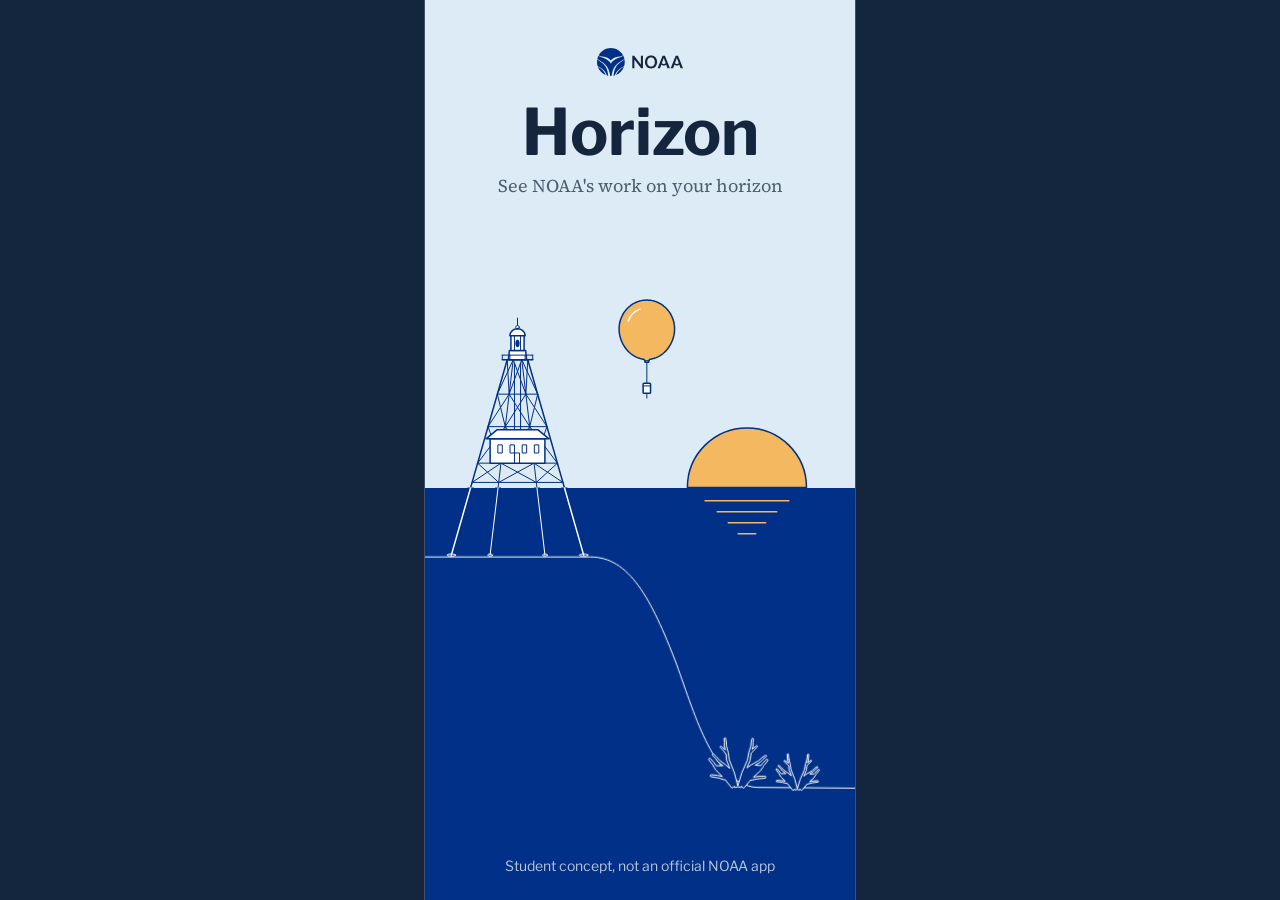
==== horizon/index.html @ 6bd44e97 "App: the start screen says to hold the phone up, today's sun times, quiet waiting lines - Start scre" ====
<!doctype html>
<html lang="en">
<head>
<meta charset="utf-8">
<meta name="color-scheme" content="only light">
<meta name="viewport" content="width=device-width, initial-scale=1, viewport-fit=cover">
<meta name="theme-color" content="#14263D">
<meta name="mobile-web-app-capable" content="yes">
<meta name="apple-mobile-web-app-capable" content="yes">
<meta name="apple-mobile-web-app-status-bar-style" content="black-translucent">
<meta name="apple-mobile-web-app-title" content="Horizon">
<title>Horizon: view</title>
<link rel="manifest" href="manifest.webmanifest">
<link rel="icon" href="icons/favicon.svg" type="image/svg+xml">
<link rel="icon" href="icons/favicon-32.png" type="image/png" sizes="32x32">
<link rel="apple-touch-icon" href="icons/apple-touch-icon.png">
<link rel="stylesheet" href="../css/tokens.css">
<link rel="stylesheet" href="../css/app.css">
<script src="geo.js" defer></script>
<script src="nws.js" defer></script>
<script src="sanctuaries.js" defer></script>
<script src="sun.js" defer></script>
<script src="icons.js" defer></script>
<script src="app.js" defer></script>
</head>
<body class="view-page">
<script>if (location.hash) document.documentElement.classList.add('no-splash');</script>
<div class="screen" id="screen" data-mode="sample" tabindex="0" aria-label="View. Drag, or use the left and right arrow keys, to look around.">
  <img class="feed" id="feed" src="../images/carysfort-lighthouse.jpg" alt="Sample view: a calm sea with Carysfort Lighthouse on the horizon">
  <video class="live" id="live" playsinline muted aria-hidden="true"></video>
  <div class="shade"></div>
  <div class="hline" id="hline"></div>

  <div class="top">
    <div class="where"><svg viewBox="0 0 24 24" fill="none" stroke="currentColor" stroke-width="1.75" stroke-linejoin="round" aria-hidden="true"><path d="M12 21s-6.5-6.2-6.5-11.2a6.5 6.5 0 0 1 13 0C18.5 14.8 12 21 12 21z"/><circle cx="12" cy="9.8" r="2.3"/></svg><div><b class="t-row" id="place-name">Key Largo, Florida</b><span class="t-meta" id="facing">Facing east</span><span class="note t-meta b"><svg viewBox="0 0 16 16" fill="none" stroke="currentColor" stroke-width="1.5" aria-hidden="true"><circle cx="8" cy="8" r="6.3"/><path d="M8 7.2v4M8 4.8v.2" stroke-linecap="round"/></svg><span id="note">Demo location, sample view</span></span></div></div>
    <button class="round" type="button" id="stop" hidden aria-label="Turn off the camera" title="Turn off the camera"><svg viewBox="0 0 24 24" fill="none" stroke="currentColor" stroke-width="1.75" stroke-linecap="round" stroke-linejoin="round" aria-hidden="true"><path d="M3 8.5A1.5 1.5 0 0 1 4.5 7h2.8l1.6-2.2h6.2L16.7 7h2.8A1.5 1.5 0 0 1 21 8.5v9A1.5 1.5 0 0 1 19.5 19h-15A1.5 1.5 0 0 1 3 17.5z"/><circle cx="12" cy="12.8" r="3.4"/><path d="M4 4l16 16"/></svg></button>
    <div class="alert-row" id="alert-row" hidden><button class="alert" type="button" id="alert"><svg viewBox="0 0 24 24" fill="none" stroke="currentColor" stroke-width="2" stroke-linecap="round" stroke-linejoin="round" aria-hidden="true"><path d="M12 4.2l8.6 15.3H3.4z"/><path d="M12 10v4.4M12 16.9v.2"/></svg><span id="alert-label"></span><span class="more" id="alert-more" hidden></span></button></div>
  </div>

  <button class="mk" type="button" data-place="weather" aria-label="Weather for this sky"><span class="pill t-meta">Weather for this sky</span><span class="lead" data-lead="48" style="height: 48px"></span><span class="dot"></span></button>
  <button class="mk" type="button" data-place="carysfort-reef" aria-label="Carysfort Reef"><span class="pill t-meta">Carysfort Reef</span><span class="lead" data-lead="136" style="height: 136px"></span><span class="dot"></span></button>
  <button class="mk" type="button" data-place="florida-keys-sanctuary" aria-label="Florida Keys sanctuary"><span class="pill t-meta">Florida Keys sanctuary</span><span class="lead" data-lead="64" style="height: 64px"></span><span class="dot"></span></button>
  <button class="edge" type="button" id="edge" hidden><svg viewBox="0 0 24 24" fill="none" stroke="currentColor" stroke-width="1.75" stroke-linecap="round" stroke-linejoin="round" aria-hidden="true"><path d="M15 5l-7 7 7 7"/></svg><span id="edge-label">Carysfort Reef</span></button>

  <div class="shade-b"></div>
  <div class="hint">
    <button class="btn" type="button" id="start" hidden><svg viewBox="0 0 24 24" fill="none" stroke="currentColor" stroke-width="1.75" stroke-linejoin="round" aria-hidden="true"><path d="M3 8.5A1.5 1.5 0 0 1 4.5 7h2.8l1.6-2.2h6.2L16.7 7h2.8A1.5 1.5 0 0 1 21 8.5v9A1.5 1.5 0 0 1 19.5 19h-15A1.5 1.5 0 0 1 3 17.5z"/><circle cx="12" cy="12.8" r="3.4"/></svg><span id="start-label">Turn on the camera</span></button>
    <p aria-live="polite"><svg viewBox="0 0 24 24" fill="none" stroke="currentColor" stroke-width="1.75" stroke-linecap="round" stroke-linejoin="round" aria-hidden="true"><path d="M9 11V5.5a1.5 1.5 0 0 1 3 0V10l4.2.8a2 2 0 0 1 1.6 2.3l-.9 4.9a2 2 0 0 1-2 1.6h-4.6a2 2 0 0 1-1.6-.8L5 15.4a1.4 1.4 0 0 1 2-2L9 15"/></svg><span id="hint">Tap a place to see NOAA's work there.</span></p>
  </div>

  <section class="sheet" id="sheet" hidden aria-labelledby="pv-t">
    <div class="grab"></div>
    <button class="close" type="button" id="close" aria-label="Close preview"><svg viewBox="0 0 24 24" fill="none" stroke="currentColor" stroke-width="1.75" stroke-linecap="round" aria-hidden="true"><path d="M6 6l12 12M18 6L6 18"/></svg></button>
    <div id="sheet-body"></div>
  </section>

  <section class="panel" id="nearby" hidden aria-labelledby="nb-t">
    <h1 id="nb-t" class="t-title" tabindex="-1">Nearby</h1>
    <p class="nb-sub t-meta" id="nb-sub">NOAA's work around Key Largo, Florida, the demo location</p>
    <figure class="nb-photo" id="nb-photo" hidden><img alt=""><figcaption class="t-meta"></figcaption></figure>
    <div class="nb-groups" id="nb-list"></div>
    <p class="nb-state t-meta" id="nb-state" role="status" hidden></p>
    <button class="btn secondary nb-retry" type="button" id="nb-retry" hidden>Try again</button>
    <p class="nb-source t-meta">Live from the National Weather Service and NOAA's tide stations. Sunrise and sunset use NOAA's Solar Calculator.</p>
  </section>

  <section class="panel" id="saved" hidden aria-labelledby="sv-t">
    <h1 id="sv-t" class="t-title" tabindex="-1">Saved</h1>
    <p class="nb-sub t-meta">Places you saved on this phone</p>
    <ul class="nb-rows" id="sv-list"></ul>
    <p class="sv-empty t-body" id="sv-empty" hidden>Nothing saved yet. Open a place and tap Save to keep it here.</p>
  </section>

  <nav class="tabs" aria-label="Horizon">
    <a href="index.html" id="tab-view" aria-current="page"><svg viewBox="0 0 24 24" fill="none" stroke="currentColor" stroke-width="1.75" stroke-linejoin="round" aria-hidden="true"><path d="M3 8.5A1.5 1.5 0 0 1 4.5 7h2.8l1.6-2.2h6.2L16.7 7h2.8A1.5 1.5 0 0 1 21 8.5v9A1.5 1.5 0 0 1 19.5 19h-15A1.5 1.5 0 0 1 3 17.5z"/><circle cx="12" cy="12.8" r="3.4"/></svg>View</a>
    <a href="#nearby" id="tab-nearby"><svg viewBox="0 0 24 24" fill="none" stroke="currentColor" stroke-width="1.75" stroke-linecap="round" aria-hidden="true"><path d="M9 6h11M9 12h11M9 18h11"/><circle cx="4.5" cy="6" r="1" fill="currentColor"/><circle cx="4.5" cy="12" r="1" fill="currentColor"/><circle cx="4.5" cy="18" r="1" fill="currentColor"/></svg>Nearby</a>
    <a href="#saved" id="tab-saved"><svg viewBox="0 0 24 24" fill="none" stroke="currentColor" stroke-width="1.75" stroke-linejoin="round" aria-hidden="true"><path d="M6.5 4h11v16l-5.5-4-5.5 4z"/></svg>Saved</a>
  </nav>
  <!-- The start screen: what Horizon is, then how it works, before anything turns on -->
  <section class="start" id="intro" hidden aria-labelledby="in-t">
    <div class="st-scene" aria-hidden="true"><div class="st-frame">
      <svg class="st-art" viewBox="470 -40 870 759" preserveAspectRatio="xMidYMax slice" aria-hidden="true" focusable="false"><defs><clipPath id="st-up"><rect x="-2400" y="-400" width="4400" height="820"/></clipPath><clipPath id="st-dn"><rect x="-2400" y="420" width="4400" height="880"/></clipPath></defs><rect x="-2400" y="-400" width="4400" height="820" fill="#DCEBF5"/><rect x="-2400" y="420" width="4400" height="880" fill="#003087"/><circle cx="1275" cy="95" r="32" fill="#F4B860" stroke="#003087" stroke-width="1.5" vector-effect="non-scaling-stroke"/><path d="M-200 556 L760 556 C820 556 880 600 960 640 C1020 672 1060 700 1120 703 L1500 703" fill="none" stroke="#FFFFFF" stroke-width="1.0" stroke-linecap="round" vector-effect="non-scaling-stroke"/><g transform="translate(116.5 61)"><path d="M821.5 495.9 L820.3 487.9 L819.6 487 L818.5 486.9 L817.4 488.3 L817.9 494.9 L817.6 501.3 L819.5 509 L812.3 502.4 L810.5 502.6 L810.1 504.1 L815.9 510.3 L820.6 516.4 L820.8 516.2 L821.8 527.2 L827.7 542.7 L819.4 535.4 L809.4 528 L803.2 520.9 L798.4 516.6 L797 516.2 L796.1 516.9 L796.1 518.4 L801.7 524.3 L806.3 530.5 L815.6 537.7 L803.2 537.9 L798.8 531.7 L792.6 524.6 L791.8 524.1 L790.4 524.3 L789.5 525.5 L789.7 526.9 L796.5 535.8 L802 545.2 L814.2 557.2 L805.2 555.2 L794 554 L793.1 554.2 L792.2 555.3 L792.7 557.1 L793.7 557.7 L806.7 559.9 L819.3 563.6 L819.5 562.9 L831.5 578.5 L836.1 574.8 L836.6 577.3 L842.5 575.9 L847.9 577.4 L848.5 574.8 L853 578.6 L865.6 563.5 L865.7 564.2 L878.5 561.5 L891.6 560.4 L892.9 559.9 L893.3 558 L892.5 556.9 L891.5 556.7 L880.4 557 L870.7 558.3 L883.7 546.5 L887.2 541 L888.3 540.3 L888.4 539.1 L889.6 537.4 L896.8 528.6 L896.8 526.7 L895.7 525.9 L893.9 526.4 L887.5 533.1 L884 537.6 L873.8 536.8 L882.5 531.7 L887.8 526.1 L894 521.2 L894.5 520.1 L893.7 518.8 L892.1 518.9 L885.6 523.5 L879.7 528.8 L866.4 536.3 L858.8 541.7 L864.7 527.9 L866.5 514.7 L866.8 514.9 L871.8 509.2 L878.1 503.2 L877.7 501.8 L875.9 501.6 L868.3 507.7 L869.9 502.2 L869.9 495.8 L870.7 489.2 L870.2 488.2 L868.8 487.8 L867.9 488.5 L867.5 489.7 L866.4 495.5 L865.9 502.1 L862.1 514.2 L859.8 527.2 L849.5 550.7 L842.3 574.3 L836.1 550.5 L826.7 526.6 L824.9 513.6 L821.6 501.3 L821.5 495.9Z" fill="#003087"/><path d="M821.5 495.9 L820.3 487.9 L819.6 487 L818.5 486.9 L817.4 488.3 L817.9 494.9 L817.6 501.3 L819.5 509 L812.3 502.4 L810.5 502.6 L810.1 504.1 L815.9 510.3 L820.6 516.4 L820.8 516.2 L821.8 527.2 L827.7 542.7 L819.4 535.4 L809.4 528 L803.2 520.9 L798.4 516.6 L797 516.2 L796.1 516.9 L796.1 518.4 L801.7 524.3 L806.3 530.5 L815.6 537.7 L803.2 537.9 L798.8 531.7 L792.6 524.6 L791.8 524.1 L790.4 524.3 L789.5 525.5 L789.7 526.9 L796.5 535.8 L802 545.2 L814.2 557.2 L805.2 555.2 L794 554 L793.1 554.2 L792.2 555.3 L792.7 557.1 L793.7 557.7 L806.7 559.9 L819.3 563.6 L819.5 562.9 L831.5 578.5 L836.1 574.8 L836.6 577.3 L842.5 575.9 L847.9 577.4 L848.5 574.8 L853 578.6 L865.6 563.5 L865.7 564.2 L878.5 561.5 L891.6 560.4 L892.9 559.9 L893.3 558 L892.5 556.9 L891.5 556.7 L880.4 557 L870.7 558.3 L883.7 546.5 L887.2 541 L888.3 540.3 L888.4 539.1 L889.6 537.4 L896.8 528.6 L896.8 526.7 L895.7 525.9 L893.9 526.4 L887.5 533.1 L884 537.6 L873.8 536.8 L882.5 531.7 L887.8 526.1 L894 521.2 L894.5 520.1 L893.7 518.8 L892.1 518.9 L885.6 523.5 L879.7 528.8 L866.4 536.3 L858.8 541.7 L864.7 527.9 L866.5 514.7 L866.8 514.9 L871.8 509.2 L878.1 503.2 L877.7 501.8 L875.9 501.6 L868.3 507.7 L869.9 502.2 L869.9 495.8 L870.7 489.2 L870.2 488.2 L868.8 487.8 L867.9 488.5 L867.5 489.7 L866.4 495.5 L865.9 502.1 L862.1 514.2 L859.8 527.2 L849.5 550.7 L842.3 574.3 L836.1 550.5 L826.7 526.6 L824.9 513.6 L821.6 501.3 L821.5 495.9Z" fill="none" stroke="#FFFFFF" stroke-width="1.0" stroke-linecap="round" stroke-linejoin="round" vector-effect="non-scaling-stroke"/></g><g clip-path="url(#st-up)"><path d="M619.7 168 L509.5 553.3" fill="none" stroke="#003087" stroke-width="1.5" stroke-linecap="round" stroke-linejoin="round" vector-effect="non-scaling-stroke"/><path d="M517.9 553.3C517.9 553.4 517.8 553.7 517.6 553.9C517.4 554.1 517.1 554.3 516.7 554.5C516.3 554.6 515.8 554.8 515.2 554.9C514.7 555.1 514 555.2 513.4 555.3C512.7 555.4 511.9 555.4 511.2 555.5C510.4 555.5 509.6 555.5 508.9 555.5C508.1 555.5 507.3 555.5 506.6 555.4C505.9 555.3 505.2 555.2 504.6 555.1C504 555 503.4 554.9 502.9 554.7C502.4 554.6 502 554.4 501.7 554.2C501.4 554 501.2 553.8 501.1 553.6C501 553.4 501 553.2 501.1 553C501.2 552.8 501.4 552.6 501.7 552.5C502 552.3 502.4 552.1 502.9 551.9C503.4 551.8 504 551.7 504.6 551.5C505.2 551.4 505.9 551.3 506.6 551.3C507.3 551.2 508.1 551.2 508.9 551.1C509.6 551.1 510.4 551.1 511.2 551.2C511.9 551.2 512.7 551.3 513.4 551.4C514 551.5 514.7 551.6 515.2 551.7C515.8 551.9 516.3 552 516.7 552.2C517.1 552.4 517.4 552.5 517.6 552.7C517.8 552.9 517.9 553.2 517.9 553.3C518 553.4 518 553.2 517.9 553.3Z" fill="none" stroke="#003087" stroke-width="1.0" stroke-linecap="round" stroke-linejoin="round" vector-effect="non-scaling-stroke"/><path d="M631.6 168 L585.9 553.3" fill="none" stroke="#003087" stroke-width="1.0" stroke-linecap="round" stroke-linejoin="round" vector-effect="non-scaling-stroke"/><path d="M590.6 553.3C590.5 553.4 590.5 553.7 590.4 553.9C590.3 554.1 590.1 554.3 589.9 554.5C589.7 554.6 589.4 554.8 589.1 554.9C588.8 555.1 588.4 555.2 588 555.3C587.7 555.4 587.3 555.4 586.8 555.5C586.4 555.5 586 555.5 585.6 555.5C585.2 555.5 584.7 555.5 584.3 555.4C583.9 555.3 583.5 555.2 583.2 555.1C582.9 555 582.5 554.9 582.3 554.7C582 554.6 581.8 554.4 581.6 554.2C581.4 554 581.3 553.8 581.3 553.6C581.2 553.4 581.2 553.2 581.3 553C581.3 552.8 581.4 552.6 581.6 552.5C581.8 552.3 582 552.1 582.3 551.9C582.5 551.8 582.9 551.7 583.2 551.5C583.5 551.4 583.9 551.3 584.3 551.3C584.7 551.2 585.2 551.2 585.6 551.1C586 551.1 586.4 551.1 586.8 551.2C587.3 551.2 587.7 551.3 588 551.4C588.4 551.5 588.8 551.6 589.1 551.7C589.4 551.9 589.7 552 589.9 552.2C590.1 552.4 590.3 552.5 590.4 552.7C590.5 552.9 590.5 553.2 590.6 553.3C590.6 553.4 590.6 553.2 590.6 553.3Z" fill="none" stroke="#003087" stroke-width="1.0" stroke-linecap="round" stroke-linejoin="round" vector-effect="non-scaling-stroke"/><path d="M660.3 168 L770.5 553.3" fill="none" stroke="#003087" stroke-width="1.5" stroke-linecap="round" stroke-linejoin="round" vector-effect="non-scaling-stroke"/><path d="M779 553.3C778.9 553.4 778.9 553.7 778.7 553.9C778.5 554.1 778.2 554.3 777.8 554.5C777.4 554.6 776.9 554.8 776.3 554.9C775.8 555.1 775.1 555.2 774.4 555.3C773.8 555.4 773 555.4 772.3 555.5C771.5 555.5 770.7 555.5 770 555.5C769.2 555.5 768.4 555.5 767.7 555.4C767 555.3 766.3 555.2 765.7 555.1C765 555 764.4 554.9 764 554.7C763.5 554.6 763.1 554.4 762.8 554.2C762.5 554 762.2 553.8 762.1 553.6C762 553.4 762 553.2 762.1 553C762.2 552.8 762.5 552.6 762.8 552.5C763.1 552.3 763.5 552.1 764 551.9C764.4 551.8 765 551.7 765.7 551.5C766.3 551.4 767 551.3 767.7 551.3C768.4 551.2 769.2 551.2 770 551.1C770.7 551.1 771.5 551.1 772.3 551.2C773 551.2 773.8 551.3 774.4 551.4C775.1 551.5 775.8 551.6 776.3 551.7C776.9 551.9 777.4 552 777.8 552.2C778.2 552.4 778.5 552.5 778.7 552.7C778.9 552.9 778.9 553.2 779 553.3C779.1 553.4 779.1 553.2 779 553.3Z" fill="none" stroke="#003087" stroke-width="1.0" stroke-linecap="round" stroke-linejoin="round" vector-effect="non-scaling-stroke"/><path d="M648.4 168 L694.1 553.3" fill="none" stroke="#003087" stroke-width="1.0" stroke-linecap="round" stroke-linejoin="round" vector-effect="non-scaling-stroke"/><path d="M698.8 553.3C698.8 553.4 698.7 553.7 698.6 553.9C698.5 554.1 698.3 554.3 698.1 554.5C697.9 554.6 697.6 554.8 697.3 554.9C697 555.1 696.6 555.2 696.3 555.3C695.9 555.4 695.5 555.4 695.1 555.5C694.6 555.5 694.2 555.5 693.8 555.5C693.4 555.5 692.9 555.5 692.5 555.4C692.1 555.3 691.8 555.2 691.4 555.1C691.1 555 690.7 554.9 690.5 554.7C690.2 554.6 690 554.4 689.8 554.2C689.6 554 689.5 553.8 689.5 553.6C689.4 553.4 689.4 553.2 689.5 553C689.5 552.8 689.6 552.6 689.8 552.5C690 552.3 690.2 552.1 690.5 551.9C690.7 551.8 691.1 551.7 691.4 551.5C691.8 551.4 692.1 551.3 692.5 551.3C692.9 551.2 693.4 551.2 693.8 551.1C694.2 551.1 694.6 551.1 695.1 551.2C695.5 551.2 695.9 551.3 696.3 551.4C696.6 551.5 697 551.6 697.3 551.7C697.6 551.9 697.9 552 698.1 552.2C698.3 552.4 698.5 552.5 698.6 552.7C698.7 552.9 698.8 553.2 698.8 553.3C698.8 553.4 698.8 553.2 698.8 553.3Z" fill="none" stroke="#003087" stroke-width="1.0" stroke-linecap="round" stroke-linejoin="round" vector-effect="non-scaling-stroke"/><path d="M619.7 168 L660.3 168" fill="none" stroke="#003087" stroke-width="1.0" stroke-linecap="round" stroke-linejoin="round" vector-effect="non-scaling-stroke"/><path d="M600.2 236 L679.8 236" fill="none" stroke="#003087" stroke-width="1.0" stroke-linecap="round" stroke-linejoin="round" vector-effect="non-scaling-stroke"/><path d="M581.9 300 L698.1 300" fill="none" stroke="#003087" stroke-width="1.0" stroke-linecap="round" stroke-linejoin="round" vector-effect="non-scaling-stroke"/><path d="M561.3 372 L718.7 372" fill="none" stroke="#003087" stroke-width="1.0" stroke-linecap="round" stroke-linejoin="round" vector-effect="non-scaling-stroke"/><path d="M550.5 410 L729.5 410" fill="none" stroke="#003087" stroke-width="1.0" stroke-linecap="round" stroke-linejoin="round" vector-effect="non-scaling-stroke"/><path d="M619.7 168 L623.5 236M631.6 168 L600.2 236" fill="none" stroke="#003087" stroke-width="1.0" stroke-linecap="round" stroke-linejoin="round" vector-effect="non-scaling-stroke"/><path d="M631.6 168 L656.5 236M648.4 168 L623.5 236" fill="none" stroke="#003087" stroke-width="1.0" stroke-linecap="round" stroke-linejoin="round" vector-effect="non-scaling-stroke"/><path d="M648.4 168 L679.8 236M660.3 168 L656.5 236" fill="none" stroke="#003087" stroke-width="1.0" stroke-linecap="round" stroke-linejoin="round" vector-effect="non-scaling-stroke"/><path d="M600.2 236 L615.9 300M623.5 236 L581.9 300" fill="none" stroke="#003087" stroke-width="1.0" stroke-linecap="round" stroke-linejoin="round" vector-effect="non-scaling-stroke"/><path d="M623.5 236 L664.1 300M656.5 236 L615.9 300" fill="none" stroke="#003087" stroke-width="1.0" stroke-linecap="round" stroke-linejoin="round" vector-effect="non-scaling-stroke"/><path d="M656.5 236 L698.1 300M679.8 236 L664.1 300" fill="none" stroke="#003087" stroke-width="1.0" stroke-linecap="round" stroke-linejoin="round" vector-effect="non-scaling-stroke"/><path d="M581.9 300 L607.4 372M615.9 300 L561.3 372" fill="none" stroke="#003087" stroke-width="1.0" stroke-linecap="round" stroke-linejoin="round" vector-effect="non-scaling-stroke"/><path d="M615.9 300 L672.6 372M664.1 300 L607.4 372" fill="none" stroke="#003087" stroke-width="1.0" stroke-linecap="round" stroke-linejoin="round" vector-effect="non-scaling-stroke"/><path d="M664.1 300 L718.7 372M698.1 300 L672.6 372" fill="none" stroke="#003087" stroke-width="1.0" stroke-linecap="round" stroke-linejoin="round" vector-effect="non-scaling-stroke"/><path d="M561.3 372 L602.9 410M607.4 372 L550.5 410" fill="none" stroke="#003087" stroke-width="1.0" stroke-linecap="round" stroke-linejoin="round" vector-effect="non-scaling-stroke"/><path d="M607.4 372 L677.1 410M672.6 372 L602.9 410" fill="none" stroke="#003087" stroke-width="1.0" stroke-linecap="round" stroke-linejoin="round" vector-effect="non-scaling-stroke"/><path d="M672.6 372 L729.5 410M718.7 372 L677.1 410" fill="none" stroke="#003087" stroke-width="1.0" stroke-linecap="round" stroke-linejoin="round" vector-effect="non-scaling-stroke"/><path d="M634 176 L634 306M646 176 L646 306" fill="none" stroke="#003087" stroke-width="1.0" stroke-linecap="round" stroke-linejoin="round" vector-effect="non-scaling-stroke"/><path d="M586 324 L694 324 L694 372 L586 372Z" fill="#FFFFFF"/><path d="M586 324 L694 324 L694 372 L586 372Z" fill="none" stroke="#003087" stroke-width="1.5" stroke-linecap="round" stroke-linejoin="round" vector-effect="non-scaling-stroke"/><path d="M578 324 L600 306 L680 306 L702 324Z" fill="#FFFFFF"/><path d="M578 324 L600 306 L680 306 L702 324Z" fill="none" stroke="#003087" stroke-width="1.5" stroke-linecap="round" stroke-linejoin="round" vector-effect="non-scaling-stroke"/><path d="M602 336 L610 336 L610 352 L602 352Z" fill="none" stroke="#003087" stroke-width="1.0" stroke-linecap="round" stroke-linejoin="round" vector-effect="non-scaling-stroke"/><path d="M626 336 L634 336 L634 352 L626 352Z" fill="none" stroke="#003087" stroke-width="1.0" stroke-linecap="round" stroke-linejoin="round" vector-effect="non-scaling-stroke"/><path d="M650 336 L658 336 L658 352 L650 352Z" fill="none" stroke="#003087" stroke-width="1.0" stroke-linecap="round" stroke-linejoin="round" vector-effect="non-scaling-stroke"/><path d="M674 336 L682 336 L682 352 L674 352Z" fill="none" stroke="#003087" stroke-width="1.0" stroke-linecap="round" stroke-linejoin="round" vector-effect="non-scaling-stroke"/><path d="M634 372 L634 352 L644 352 L644 372" fill="none" stroke="#003087" stroke-width="1.0" stroke-linecap="round" stroke-linejoin="round" vector-effect="non-scaling-stroke"/><path d="M624 150 L656 150 L658 168 L622 168Z" fill="#FFFFFF"/><path d="M624 150 L656 150 L658 168 L622 168Z" fill="none" stroke="#003087" stroke-width="1.5" stroke-linecap="round" stroke-linejoin="round" vector-effect="non-scaling-stroke"/><path d="M610 168 L670 168" fill="none" stroke="#003087" stroke-width="1.5" stroke-linecap="round" stroke-linejoin="round" vector-effect="non-scaling-stroke"/><path d="M610 159 L670 159M610 159 L610 168M625 159 L625 168M655 159 L655 168M670 159 L670 168" fill="none" stroke="#003087" stroke-width="1.0" stroke-linecap="round" stroke-linejoin="round" vector-effect="non-scaling-stroke"/><path d="M627 120 L653 120 L653 150 L627 150Z" fill="#FFFFFF"/><path d="M627 120 L653 120 L653 150 L627 150Z" fill="none" stroke="#003087" stroke-width="1.5" stroke-linecap="round" stroke-linejoin="round" vector-effect="non-scaling-stroke"/><path d="M634 121 L634 149M646 121 L646 149" fill="none" stroke="#003087" stroke-width="1.0" stroke-linecap="round" stroke-linejoin="round" vector-effect="non-scaling-stroke"/><path d="M644.2 136C644.2 136.3 644.1 137.4 644 138C643.9 138.7 643.8 139.3 643.6 139.9C643.4 140.5 643.1 141 642.9 141.5C642.6 141.9 642.3 142.3 641.9 142.7C641.6 143 641.2 143.2 640.9 143.3C640.5 143.5 640.1 143.5 639.7 143.5C639.3 143.4 638.9 143.3 638.6 143.1C638.2 142.8 637.9 142.5 637.6 142.1C637.3 141.7 637 141.3 636.7 140.7C636.5 140.2 636.3 139.6 636.1 139C636 138.4 635.9 137.7 635.8 137C635.8 136.4 635.8 135.6 635.8 135C635.9 134.3 636 133.6 636.1 133C636.3 132.4 636.5 131.8 636.7 131.3C637 130.7 637.3 130.3 637.6 129.9C637.9 129.5 638.2 129.2 638.6 128.9C638.9 128.7 639.3 128.6 639.7 128.5C640.1 128.5 640.5 128.5 640.9 128.7C641.2 128.8 641.6 129 641.9 129.3C642.3 129.7 642.6 130.1 642.9 130.5C643.1 131 643.4 131.5 643.6 132.1C643.8 132.7 643.9 133.3 644 134C644.1 134.6 644.2 135.7 644.2 136C644.2 136.3 644.2 135.7 644.2 136Z" fill="#003087"/><path d="M625 121 L625.1 119.1 L625.6 117.2 L626.2 115.4 L627.2 113.7 L628.4 112.2 L629.8 110.8 L631.3 109.6 L633.1 108.6 L635 107.8 L636.9 107.3 L639 107 L641 107 L643.1 107.3 L645 107.8 L646.9 108.6 L648.7 109.6 L650.2 110.8 L651.6 112.2 L652.8 113.7 L653.8 115.4 L654.4 117.2 L654.9 119.1 L655 121 L655 121 L625 121Z" fill="#FFFFFF"/><path d="M625 121 L625.1 119.1 L625.6 117.2 L626.2 115.4 L627.2 113.7 L628.4 112.2 L629.8 110.8 L631.3 109.6 L633.1 108.6 L635 107.8 L636.9 107.3 L639 107 L641 107 L643.1 107.3 L645 107.8 L646.9 108.6 L648.7 109.6 L650.2 110.8 L651.6 112.2 L652.8 113.7 L653.8 115.4 L654.4 117.2 L654.9 119.1 L655 121 L655 121 L625 121Z" fill="none" stroke="#003087" stroke-width="1.5" stroke-linecap="round" stroke-linejoin="round" vector-effect="non-scaling-stroke"/><path d="M643.5 104C643.4 104.2 643.4 105 643.2 105.4C643 105.9 642.7 106.3 642.3 106.6C642 106.9 641.5 107.2 641.1 107.3C640.6 107.5 640.1 107.5 639.6 107.5C639.2 107.4 638.7 107.3 638.2 107C637.8 106.8 637.4 106.4 637.2 106.1C636.9 105.7 636.7 105.2 636.6 104.7C636.5 104.3 636.5 103.7 636.6 103.3C636.7 102.8 636.9 102.3 637.2 101.9C637.4 101.6 637.8 101.2 638.2 101C638.7 100.7 639.2 100.6 639.6 100.5C640.1 100.5 640.6 100.5 641.1 100.7C641.5 100.8 642 101.1 642.3 101.4C642.7 101.7 643 102.1 643.2 102.6C643.4 103 643.4 103.8 643.5 104C643.6 104.2 643.6 103.8 643.5 104ZM640 100 L640 86" fill="none" stroke="#003087" stroke-width="1.0" stroke-linecap="round" stroke-linejoin="round" vector-effect="non-scaling-stroke"/></g><g clip-path="url(#st-dn)"><path d="M619.7 168 L511.7 545.6" fill="none" stroke="#003087" stroke-width="6" stroke-linecap="butt" stroke-linejoin="round" vector-effect="non-scaling-stroke"/><path d="M619.7 168 L509.5 553.3" fill="none" stroke="#FFFFFF" stroke-width="1.5" stroke-linecap="round" stroke-linejoin="round" vector-effect="non-scaling-stroke"/><path d="M517.9 553.3C517.9 553.4 517.8 553.7 517.6 553.9C517.4 554.1 517.1 554.3 516.7 554.5C516.3 554.6 515.8 554.8 515.2 554.9C514.7 555.1 514 555.2 513.4 555.3C512.7 555.4 511.9 555.4 511.2 555.5C510.4 555.5 509.6 555.5 508.9 555.5C508.1 555.5 507.3 555.5 506.6 555.4C505.9 555.3 505.2 555.2 504.6 555.1C504 555 503.4 554.9 502.9 554.7C502.4 554.6 502 554.4 501.7 554.2C501.4 554 501.2 553.8 501.1 553.6C501 553.4 501 553.2 501.1 553C501.2 552.8 501.4 552.6 501.7 552.5C502 552.3 502.4 552.1 502.9 551.9C503.4 551.8 504 551.7 504.6 551.5C505.2 551.4 505.9 551.3 506.6 551.3C507.3 551.2 508.1 551.2 508.9 551.1C509.6 551.1 510.4 551.1 511.2 551.2C511.9 551.2 512.7 551.3 513.4 551.4C514 551.5 514.7 551.6 515.2 551.7C515.8 551.9 516.3 552 516.7 552.2C517.1 552.4 517.4 552.5 517.6 552.7C517.8 552.9 517.9 553.2 517.9 553.3C518 553.4 518 553.2 517.9 553.3Z" fill="none" stroke="#FFFFFF" stroke-width="1.0" stroke-linecap="round" stroke-linejoin="round" vector-effect="non-scaling-stroke"/><path d="M631.6 168 L586.8 545.4" fill="none" stroke="#003087" stroke-width="6" stroke-linecap="butt" stroke-linejoin="round" vector-effect="non-scaling-stroke"/><path d="M631.6 168 L585.9 553.3" fill="none" stroke="#FFFFFF" stroke-width="1.0" stroke-linecap="round" stroke-linejoin="round" vector-effect="non-scaling-stroke"/><path d="M590.6 553.3C590.5 553.4 590.5 553.7 590.4 553.9C590.3 554.1 590.1 554.3 589.9 554.5C589.7 554.6 589.4 554.8 589.1 554.9C588.8 555.1 588.4 555.2 588 555.3C587.7 555.4 587.3 555.4 586.8 555.5C586.4 555.5 586 555.5 585.6 555.5C585.2 555.5 584.7 555.5 584.3 555.4C583.9 555.3 583.5 555.2 583.2 555.1C582.9 555 582.5 554.9 582.3 554.7C582 554.6 581.8 554.4 581.6 554.2C581.4 554 581.3 553.8 581.3 553.6C581.2 553.4 581.2 553.2 581.3 553C581.3 552.8 581.4 552.6 581.6 552.5C581.8 552.3 582 552.1 582.3 551.9C582.5 551.8 582.9 551.7 583.2 551.5C583.5 551.4 583.9 551.3 584.3 551.3C584.7 551.2 585.2 551.2 585.6 551.1C586 551.1 586.4 551.1 586.8 551.2C587.3 551.2 587.7 551.3 588 551.4C588.4 551.5 588.8 551.6 589.1 551.7C589.4 551.9 589.7 552 589.9 552.2C590.1 552.4 590.3 552.5 590.4 552.7C590.5 552.9 590.5 553.2 590.6 553.3C590.6 553.4 590.6 553.2 590.6 553.3Z" fill="none" stroke="#FFFFFF" stroke-width="1.0" stroke-linecap="round" stroke-linejoin="round" vector-effect="non-scaling-stroke"/><path d="M660.3 168 L768.3 545.6" fill="none" stroke="#003087" stroke-width="6" stroke-linecap="butt" stroke-linejoin="round" vector-effect="non-scaling-stroke"/><path d="M660.3 168 L770.5 553.3" fill="none" stroke="#FFFFFF" stroke-width="1.5" stroke-linecap="round" stroke-linejoin="round" vector-effect="non-scaling-stroke"/><path d="M779 553.3C778.9 553.4 778.9 553.7 778.7 553.9C778.5 554.1 778.2 554.3 777.8 554.5C777.4 554.6 776.9 554.8 776.3 554.9C775.8 555.1 775.1 555.2 774.4 555.3C773.8 555.4 773 555.4 772.3 555.5C771.5 555.5 770.7 555.5 770 555.5C769.2 555.5 768.4 555.5 767.7 555.4C767 555.3 766.3 555.2 765.7 555.1C765 555 764.4 554.9 764 554.7C763.5 554.6 763.1 554.4 762.8 554.2C762.5 554 762.2 553.8 762.1 553.6C762 553.4 762 553.2 762.1 553C762.2 552.8 762.5 552.6 762.8 552.5C763.1 552.3 763.5 552.1 764 551.9C764.4 551.8 765 551.7 765.7 551.5C766.3 551.4 767 551.3 767.7 551.3C768.4 551.2 769.2 551.2 770 551.1C770.7 551.1 771.5 551.1 772.3 551.2C773 551.2 773.8 551.3 774.4 551.4C775.1 551.5 775.8 551.6 776.3 551.7C776.9 551.9 777.4 552 777.8 552.2C778.2 552.4 778.5 552.5 778.7 552.7C778.9 552.9 778.9 553.2 779 553.3C779.1 553.4 779.1 553.2 779 553.3Z" fill="none" stroke="#FFFFFF" stroke-width="1.0" stroke-linecap="round" stroke-linejoin="round" vector-effect="non-scaling-stroke"/><path d="M648.4 168 L693.2 545.4" fill="none" stroke="#003087" stroke-width="6" stroke-linecap="butt" stroke-linejoin="round" vector-effect="non-scaling-stroke"/><path d="M648.4 168 L694.1 553.3" fill="none" stroke="#FFFFFF" stroke-width="1.0" stroke-linecap="round" stroke-linejoin="round" vector-effect="non-scaling-stroke"/><path d="M698.8 553.3C698.8 553.4 698.7 553.7 698.6 553.9C698.5 554.1 698.3 554.3 698.1 554.5C697.9 554.6 697.6 554.8 697.3 554.9C697 555.1 696.6 555.2 696.3 555.3C695.9 555.4 695.5 555.4 695.1 555.5C694.6 555.5 694.2 555.5 693.8 555.5C693.4 555.5 692.9 555.5 692.5 555.4C692.1 555.3 691.8 555.2 691.4 555.1C691.1 555 690.7 554.9 690.5 554.7C690.2 554.6 690 554.4 689.8 554.2C689.6 554 689.5 553.8 689.5 553.6C689.4 553.4 689.4 553.2 689.5 553C689.5 552.8 689.6 552.6 689.8 552.5C690 552.3 690.2 552.1 690.5 551.9C690.7 551.8 691.1 551.7 691.4 551.5C691.8 551.4 692.1 551.3 692.5 551.3C692.9 551.2 693.4 551.2 693.8 551.1C694.2 551.1 694.6 551.1 695.1 551.2C695.5 551.2 695.9 551.3 696.3 551.4C696.6 551.5 697 551.6 697.3 551.7C697.6 551.9 697.9 552 698.1 552.2C698.3 552.4 698.5 552.5 698.6 552.7C698.7 552.9 698.8 553.2 698.8 553.3C698.8 553.4 698.8 553.2 698.8 553.3Z" fill="none" stroke="#FFFFFF" stroke-width="1.0" stroke-linecap="round" stroke-linejoin="round" vector-effect="non-scaling-stroke"/><path d="M619.7 168 L660.3 168" fill="none" stroke="#FFFFFF" stroke-width="1.0" stroke-linecap="round" stroke-linejoin="round" vector-effect="non-scaling-stroke"/><path d="M600.2 236 L679.8 236" fill="none" stroke="#FFFFFF" stroke-width="1.0" stroke-linecap="round" stroke-linejoin="round" vector-effect="non-scaling-stroke"/><path d="M581.9 300 L698.1 300" fill="none" stroke="#FFFFFF" stroke-width="1.0" stroke-linecap="round" stroke-linejoin="round" vector-effect="non-scaling-stroke"/><path d="M561.3 372 L718.7 372" fill="none" stroke="#FFFFFF" stroke-width="1.0" stroke-linecap="round" stroke-linejoin="round" vector-effect="non-scaling-stroke"/><path d="M550.5 410 L729.5 410" fill="none" stroke="#FFFFFF" stroke-width="1.0" stroke-linecap="round" stroke-linejoin="round" vector-effect="non-scaling-stroke"/><path d="M619.7 168 L623.5 236M631.6 168 L600.2 236" fill="none" stroke="#FFFFFF" stroke-width="1.0" stroke-linecap="round" stroke-linejoin="round" vector-effect="non-scaling-stroke"/><path d="M631.6 168 L656.5 236M648.4 168 L623.5 236" fill="none" stroke="#FFFFFF" stroke-width="1.0" stroke-linecap="round" stroke-linejoin="round" vector-effect="non-scaling-stroke"/><path d="M648.4 168 L679.8 236M660.3 168 L656.5 236" fill="none" stroke="#FFFFFF" stroke-width="1.0" stroke-linecap="round" stroke-linejoin="round" vector-effect="non-scaling-stroke"/><path d="M600.2 236 L615.9 300M623.5 236 L581.9 300" fill="none" stroke="#FFFFFF" stroke-width="1.0" stroke-linecap="round" stroke-linejoin="round" vector-effect="non-scaling-stroke"/><path d="M623.5 236 L664.1 300M656.5 236 L615.9 300" fill="none" stroke="#FFFFFF" stroke-width="1.0" stroke-linecap="round" stroke-linejoin="round" vector-effect="non-scaling-stroke"/><path d="M656.5 236 L698.1 300M679.8 236 L664.1 300" fill="none" stroke="#FFFFFF" stroke-width="1.0" stroke-linecap="round" stroke-linejoin="round" vector-effect="non-scaling-stroke"/><path d="M581.9 300 L607.4 372M615.9 300 L561.3 372" fill="none" stroke="#FFFFFF" stroke-width="1.0" stroke-linecap="round" stroke-linejoin="round" vector-effect="non-scaling-stroke"/><path d="M615.9 300 L672.6 372M664.1 300 L607.4 372" fill="none" stroke="#FFFFFF" stroke-width="1.0" stroke-linecap="round" stroke-linejoin="round" vector-effect="non-scaling-stroke"/><path d="M664.1 300 L718.7 372M698.1 300 L672.6 372" fill="none" stroke="#FFFFFF" stroke-width="1.0" stroke-linecap="round" stroke-linejoin="round" vector-effect="non-scaling-stroke"/><path d="M561.3 372 L602.9 410M607.4 372 L550.5 410" fill="none" stroke="#FFFFFF" stroke-width="1.0" stroke-linecap="round" stroke-linejoin="round" vector-effect="non-scaling-stroke"/><path d="M607.4 372 L677.1 410M672.6 372 L602.9 410" fill="none" stroke="#FFFFFF" stroke-width="1.0" stroke-linecap="round" stroke-linejoin="round" vector-effect="non-scaling-stroke"/><path d="M672.6 372 L729.5 410M718.7 372 L677.1 410" fill="none" stroke="#FFFFFF" stroke-width="1.0" stroke-linecap="round" stroke-linejoin="round" vector-effect="non-scaling-stroke"/><path d="M634 176 L634 306M646 176 L646 306" fill="none" stroke="#FFFFFF" stroke-width="1.0" stroke-linecap="round" stroke-linejoin="round" vector-effect="non-scaling-stroke"/><path d="M586 324 L694 324 L694 372 L586 372Z" fill="#003087"/><path d="M586 324 L694 324 L694 372 L586 372Z" fill="none" stroke="#FFFFFF" stroke-width="1.5" stroke-linecap="round" stroke-linejoin="round" vector-effect="non-scaling-stroke"/><path d="M578 324 L600 306 L680 306 L702 324Z" fill="#003087"/><path d="M578 324 L600 306 L680 306 L702 324Z" fill="none" stroke="#FFFFFF" stroke-width="1.5" stroke-linecap="round" stroke-linejoin="round" vector-effect="non-scaling-stroke"/><path d="M602 336 L610 336 L610 352 L602 352Z" fill="none" stroke="#FFFFFF" stroke-width="1.0" stroke-linecap="round" stroke-linejoin="round" vector-effect="non-scaling-stroke"/><path d="M626 336 L634 336 L634 352 L626 352Z" fill="none" stroke="#FFFFFF" stroke-width="1.0" stroke-linecap="round" stroke-linejoin="round" vector-effect="non-scaling-stroke"/><path d="M650 336 L658 336 L658 352 L650 352Z" fill="none" stroke="#FFFFFF" stroke-width="1.0" stroke-linecap="round" stroke-linejoin="round" vector-effect="non-scaling-stroke"/><path d="M674 336 L682 336 L682 352 L674 352Z" fill="none" stroke="#FFFFFF" stroke-width="1.0" stroke-linecap="round" stroke-linejoin="round" vector-effect="non-scaling-stroke"/><path d="M634 372 L634 352 L644 352 L644 372" fill="none" stroke="#FFFFFF" stroke-width="1.0" stroke-linecap="round" stroke-linejoin="round" vector-effect="non-scaling-stroke"/><path d="M624 150 L656 150 L658 168 L622 168Z" fill="#003087"/><path d="M624 150 L656 150 L658 168 L622 168Z" fill="none" stroke="#FFFFFF" stroke-width="1.5" stroke-linecap="round" stroke-linejoin="round" vector-effect="non-scaling-stroke"/><path d="M610 168 L670 168" fill="none" stroke="#FFFFFF" stroke-width="1.5" stroke-linecap="round" stroke-linejoin="round" vector-effect="non-scaling-stroke"/><path d="M610 159 L670 159M610 159 L610 168M625 159 L625 168M655 159 L655 168M670 159 L670 168" fill="none" stroke="#FFFFFF" stroke-width="1.0" stroke-linecap="round" stroke-linejoin="round" vector-effect="non-scaling-stroke"/><path d="M627 120 L653 120 L653 150 L627 150Z" fill="#003087"/><path d="M627 120 L653 120 L653 150 L627 150Z" fill="none" stroke="#FFFFFF" stroke-width="1.5" stroke-linecap="round" stroke-linejoin="round" vector-effect="non-scaling-stroke"/><path d="M634 121 L634 149M646 121 L646 149" fill="none" stroke="#FFFFFF" stroke-width="1.0" stroke-linecap="round" stroke-linejoin="round" vector-effect="non-scaling-stroke"/><path d="M625 121 L625.1 119.1 L625.6 117.2 L626.2 115.4 L627.2 113.7 L628.4 112.2 L629.8 110.8 L631.3 109.6 L633.1 108.6 L635 107.8 L636.9 107.3 L639 107 L641 107 L643.1 107.3 L645 107.8 L646.9 108.6 L648.7 109.6 L650.2 110.8 L651.6 112.2 L652.8 113.7 L653.8 115.4 L654.4 117.2 L654.9 119.1 L655 121 L655 121 L625 121Z" fill="#003087"/><path d="M625 121 L625.1 119.1 L625.6 117.2 L626.2 115.4 L627.2 113.7 L628.4 112.2 L629.8 110.8 L631.3 109.6 L633.1 108.6 L635 107.8 L636.9 107.3 L639 107 L641 107 L643.1 107.3 L645 107.8 L646.9 108.6 L648.7 109.6 L650.2 110.8 L651.6 112.2 L652.8 113.7 L653.8 115.4 L654.4 117.2 L654.9 119.1 L655 121 L655 121 L625 121Z" fill="none" stroke="#FFFFFF" stroke-width="1.5" stroke-linecap="round" stroke-linejoin="round" vector-effect="non-scaling-stroke"/><path d="M643.5 104C643.4 104.2 643.4 105 643.2 105.4C643 105.9 642.7 106.3 642.3 106.6C642 106.9 641.5 107.2 641.1 107.3C640.6 107.5 640.1 107.5 639.6 107.5C639.2 107.4 638.7 107.3 638.2 107C637.8 106.8 637.4 106.4 637.2 106.1C636.9 105.7 636.7 105.2 636.6 104.7C636.5 104.3 636.5 103.7 636.6 103.3C636.7 102.8 636.9 102.3 637.2 101.9C637.4 101.6 637.8 101.2 638.2 101C638.7 100.7 639.2 100.6 639.6 100.5C640.1 100.5 640.6 100.5 641.1 100.7C641.5 100.8 642 101.1 642.3 101.4C642.7 101.7 643 102.1 643.2 102.6C643.4 103 643.4 103.8 643.5 104C643.6 104.2 643.6 103.8 643.5 104ZM640 100 L640 86" fill="none" stroke="#FFFFFF" stroke-width="1.0" stroke-linecap="round" stroke-linejoin="round" vector-effect="non-scaling-stroke"/></g><g clip-path="url(#st-up)"><path d="M845 402 L965 402 L960 420 Q956.5 430 946 430 L864 430 Q853.5 430 850 420 Z" fill="#FFFFFF"/><path d="M845 402 L965 402 L962.2 412 L847.8 412 Z" fill="#F4B860"/><path d="M845 402 L965 402 L960 420 Q956.5 430 946 430 L864 430 Q853.5 430 850 420 Z" fill="none" stroke="#003087" stroke-width="1.5" stroke-linecap="round" stroke-linejoin="round" vector-effect="non-scaling-stroke"/><path d="M848 412 L962 412" fill="none" stroke="#003087" stroke-width="1.0" stroke-linecap="round" stroke-linejoin="round" vector-effect="non-scaling-stroke"/><path d="M889 404 L899 316 L911 316 L921 404" fill="none" stroke="#003087" stroke-width="1.5" stroke-linecap="round" stroke-linejoin="round" vector-effect="non-scaling-stroke"/><path d="M892 356 L918 356 L919 392 L891 392Z" fill="#FFFFFF"/><path d="M892 356 L918 356 L919 392 L891 392Z" fill="none" stroke="#003087" stroke-width="1.5" stroke-linecap="round" stroke-linejoin="round" vector-effect="non-scaling-stroke"/><path d="M905 356 L905 392M895 336 L915 336M895 336 L914 356M915 336 L896 356" fill="none" stroke="#003087" stroke-width="1.0" stroke-linecap="round" stroke-linejoin="round" vector-effect="non-scaling-stroke"/><path d="M885 312 L925 312" fill="none" stroke="#003087" stroke-width="1.5" stroke-linecap="round" stroke-linejoin="round" vector-effect="non-scaling-stroke"/><path d="M885 312 L885 303M880 303 L890 303" fill="none" stroke="#003087" stroke-width="1.0" stroke-linecap="round" stroke-linejoin="round" vector-effect="non-scaling-stroke"/><path d="M925 312 L925 303M920 303 L930 303" fill="none" stroke="#003087" stroke-width="1.0" stroke-linecap="round" stroke-linejoin="round" vector-effect="non-scaling-stroke"/><path d="M905 316 L905 296" fill="none" stroke="#003087" stroke-width="1.5" stroke-linecap="round" stroke-linejoin="round" vector-effect="non-scaling-stroke"/><path d="M909 292C908.9 292.3 908.9 293.1 908.7 293.6C908.4 294.1 908.1 294.6 907.7 295C907.3 295.3 906.8 295.6 906.2 295.8C905.7 296 905.1 296 904.6 296C904 295.9 903.5 295.7 903 295.5C902.5 295.2 902.1 294.8 901.8 294.4C901.4 293.9 901.2 293.4 901.1 292.8C901 292.3 901 291.7 901.1 291.2C901.2 290.6 901.4 290.1 901.8 289.6C902.1 289.2 902.5 288.8 903 288.5C903.5 288.3 904 288.1 904.6 288C905.1 288 905.7 288 906.2 288.2C906.8 288.4 907.3 288.7 907.7 289C908.1 289.4 908.4 289.9 908.7 290.4C908.9 290.9 908.9 291.7 909 292C909.1 292.3 909.1 291.7 909 292Z" fill="none" stroke="#003087" stroke-width="1.0" stroke-linecap="round" stroke-linejoin="round" vector-effect="non-scaling-stroke"/></g><g clip-path="url(#st-dn)"><path d="M845 402 L965 402 L960 420 Q956.5 430 946 430 L864 430 Q853.5 430 850 420 Z" fill="#003087"/><path d="M845 402 L965 402 L960 420 Q956.5 430 946 430 L864 430 Q853.5 430 850 420 Z" fill="none" stroke="#FFFFFF" stroke-width="1.5" stroke-linecap="round" stroke-linejoin="round" vector-effect="non-scaling-stroke"/><path d="M848 412 L962 412" fill="none" stroke="#FFFFFF" stroke-width="1.0" stroke-linecap="round" stroke-linejoin="round" vector-effect="non-scaling-stroke"/><path d="M889 404 L899 316 L911 316 L921 404" fill="none" stroke="#FFFFFF" stroke-width="1.5" stroke-linecap="round" stroke-linejoin="round" vector-effect="non-scaling-stroke"/><path d="M892 356 L918 356 L919 392 L891 392Z" fill="#003087"/><path d="M892 356 L918 356 L919 392 L891 392Z" fill="none" stroke="#FFFFFF" stroke-width="1.5" stroke-linecap="round" stroke-linejoin="round" vector-effect="non-scaling-stroke"/><path d="M905 356 L905 392M895 336 L915 336M895 336 L914 356M915 336 L896 356" fill="none" stroke="#FFFFFF" stroke-width="1.0" stroke-linecap="round" stroke-linejoin="round" vector-effect="non-scaling-stroke"/><path d="M885 312 L925 312" fill="none" stroke="#FFFFFF" stroke-width="1.5" stroke-linecap="round" stroke-linejoin="round" vector-effect="non-scaling-stroke"/><path d="M885 312 L885 303M880 303 L890 303" fill="none" stroke="#FFFFFF" stroke-width="1.0" stroke-linecap="round" stroke-linejoin="round" vector-effect="non-scaling-stroke"/><path d="M925 312 L925 303M920 303 L930 303" fill="none" stroke="#FFFFFF" stroke-width="1.0" stroke-linecap="round" stroke-linejoin="round" vector-effect="non-scaling-stroke"/><path d="M905 316 L905 296" fill="none" stroke="#FFFFFF" stroke-width="1.5" stroke-linecap="round" stroke-linejoin="round" vector-effect="non-scaling-stroke"/><path d="M909 292C908.9 292.3 908.9 293.1 908.7 293.6C908.4 294.1 908.1 294.6 907.7 295C907.3 295.3 906.8 295.6 906.2 295.8C905.7 296 905.1 296 904.6 296C904 295.9 903.5 295.7 903 295.5C902.5 295.2 902.1 294.8 901.8 294.4C901.4 293.9 901.2 293.4 901.1 292.8C901 292.3 901 291.7 901.1 291.2C901.2 290.6 901.4 290.1 901.8 289.6C902.1 289.2 902.5 288.8 903 288.5C903.5 288.3 904 288.1 904.6 288C905.1 288 905.7 288 906.2 288.2C906.8 288.4 907.3 288.7 907.7 289C908.1 289.4 908.4 289.9 908.7 290.4C908.9 290.9 908.9 291.7 909 292C909.1 292.3 909.1 291.7 909 292Z" fill="none" stroke="#FFFFFF" stroke-width="1.0" stroke-linecap="round" stroke-linejoin="round" vector-effect="non-scaling-stroke"/><path d="M905 430C906.3 440 908.7 466.7 913 490C917.3 513.3 924.3 548.5 931 570C937.7 591.5 949.3 611.1 953 619.3" fill="none" stroke="#003087" stroke-width="6" stroke-linecap="butt" stroke-linejoin="round" vector-effect="non-scaling-stroke"/><path d="M905 430C906.3 440 908.7 466.7 913 490C917.3 513.3 924 546.8 931 570C938 593.2 951 619.4 955 629.3" fill="none" stroke="#FFFFFF" stroke-width="1.0" stroke-linecap="round" stroke-linejoin="round" vector-effect="non-scaling-stroke" stroke-dasharray="4 4"/></g><g transform="translate(-240 0)"><g clip-path="url(#st-up)"><path d="M1396 392 L1546 392 L1546 401 L1396 401Z" fill="#FFFFFF"/><path d="M1396 392 L1546 392 L1546 401 L1396 401Z" fill="none" stroke="#003087" stroke-width="1.5" stroke-linecap="round" stroke-linejoin="round" vector-effect="non-scaling-stroke"/><path d="M1408 401 L1408 701.2" fill="none" stroke="#003087" stroke-width="1.5" stroke-linecap="round" stroke-linejoin="round" vector-effect="non-scaling-stroke"/><path d="M1416 401 L1416 701.2" fill="none" stroke="#003087" stroke-width="1.5" stroke-linecap="round" stroke-linejoin="round" vector-effect="non-scaling-stroke"/><path d="M1458 401 L1458 666.6" fill="none" stroke="#003087" stroke-width="1.5" stroke-linecap="round" stroke-linejoin="round" vector-effect="non-scaling-stroke"/><path d="M1466 401 L1466 666.6" fill="none" stroke="#003087" stroke-width="1.5" stroke-linecap="round" stroke-linejoin="round" vector-effect="non-scaling-stroke"/><path d="M1508 401 L1508 634.9" fill="none" stroke="#003087" stroke-width="1.5" stroke-linecap="round" stroke-linejoin="round" vector-effect="non-scaling-stroke"/><path d="M1516 401 L1516 634.9" fill="none" stroke="#003087" stroke-width="1.5" stroke-linecap="round" stroke-linejoin="round" vector-effect="non-scaling-stroke"/><path d="M1448 392 L1448 338 L1494 338 L1494 392Z" fill="#FFFFFF"/><path d="M1448 392 L1448 338 L1494 338 L1494 392Z" fill="none" stroke="#003087" stroke-width="1.5" stroke-linecap="round" stroke-linejoin="round" vector-effect="non-scaling-stroke"/><path d="M1444 338 L1471 328 L1498 338Z" fill="#FFFFFF"/><path d="M1444 338 L1471 328 L1498 338Z" fill="none" stroke="#003087" stroke-width="1.5" stroke-linecap="round" stroke-linejoin="round" vector-effect="non-scaling-stroke"/><path d="M1454 348 L1470 348M1454 356 L1470 356M1476 392 L1476 350 L1489 350 L1489 392" fill="none" stroke="#003087" stroke-width="1.0" stroke-linecap="round" stroke-linejoin="round" vector-effect="non-scaling-stroke"/><path d="M1518 392 L1518 322M1460 333 L1460 290" fill="none" stroke="#003087" stroke-width="1.5" stroke-linecap="round" stroke-linejoin="round" vector-effect="non-scaling-stroke"/><path d="M1504 316 L1532 302 L1536 310 L1508 324Z" fill="#FFFFFF"/><path d="M1504 316 L1532 302 L1536 310 L1508 324Z" fill="none" stroke="#003087" stroke-width="1.5" stroke-linecap="round" stroke-linejoin="round" vector-effect="non-scaling-stroke"/><path d="M1520 309 L1524 317M1452 300 L1468 300" fill="none" stroke="#003087" stroke-width="1.0" stroke-linecap="round" stroke-linejoin="round" vector-effect="non-scaling-stroke"/><path d="M1396 395 L1366 395" fill="none" stroke="#003087" stroke-width="1.5" stroke-linecap="round" stroke-linejoin="round" vector-effect="non-scaling-stroke"/><path d="M1356 388 L1372 388 L1372 402 L1356 402Z" fill="#FFFFFF"/><path d="M1356 388 L1372 388 L1372 402 L1356 402Z" fill="none" stroke="#003087" stroke-width="1.5" stroke-linecap="round" stroke-linejoin="round" vector-effect="non-scaling-stroke"/><path d="M1364 402 L1364 420" fill="none" stroke="#003087" stroke-width="1.0" stroke-linecap="round" stroke-linejoin="round" vector-effect="non-scaling-stroke" stroke-dasharray="2 3"/></g><g clip-path="url(#st-dn)"><path d="M1396 392 L1546 392 L1546 401 L1396 401Z" fill="#003087"/><path d="M1396 392 L1546 392 L1546 401 L1396 401Z" fill="none" stroke="#FFFFFF" stroke-width="1.5" stroke-linecap="round" stroke-linejoin="round" vector-effect="non-scaling-stroke"/><path d="M1408 401 L1408 693.2" fill="none" stroke="#003087" stroke-width="6" stroke-linecap="butt" stroke-linejoin="round" vector-effect="non-scaling-stroke"/><path d="M1408 401 L1408 701.2" fill="none" stroke="#FFFFFF" stroke-width="1.5" stroke-linecap="round" stroke-linejoin="round" vector-effect="non-scaling-stroke"/><path d="M1416 401 L1416 693.2" fill="none" stroke="#003087" stroke-width="6" stroke-linecap="butt" stroke-linejoin="round" vector-effect="non-scaling-stroke"/><path d="M1416 401 L1416 701.2" fill="none" stroke="#FFFFFF" stroke-width="1.5" stroke-linecap="round" stroke-linejoin="round" vector-effect="non-scaling-stroke"/><path d="M1458 401 L1458 658.6" fill="none" stroke="#003087" stroke-width="6" stroke-linecap="butt" stroke-linejoin="round" vector-effect="non-scaling-stroke"/><path d="M1458 401 L1458 666.6" fill="none" stroke="#FFFFFF" stroke-width="1.5" stroke-linecap="round" stroke-linejoin="round" vector-effect="non-scaling-stroke"/><path d="M1466 401 L1466 658.6" fill="none" stroke="#003087" stroke-width="6" stroke-linecap="butt" stroke-linejoin="round" vector-effect="non-scaling-stroke"/><path d="M1466 401 L1466 666.6" fill="none" stroke="#FFFFFF" stroke-width="1.5" stroke-linecap="round" stroke-linejoin="round" vector-effect="non-scaling-stroke"/><path d="M1508 401 L1508 626.9" fill="none" stroke="#003087" stroke-width="6" stroke-linecap="butt" stroke-linejoin="round" vector-effect="non-scaling-stroke"/><path d="M1508 401 L1508 634.9" fill="none" stroke="#FFFFFF" stroke-width="1.5" stroke-linecap="round" stroke-linejoin="round" vector-effect="non-scaling-stroke"/><path d="M1516 401 L1516 626.9" fill="none" stroke="#003087" stroke-width="6" stroke-linecap="butt" stroke-linejoin="round" vector-effect="non-scaling-stroke"/><path d="M1516 401 L1516 634.9" fill="none" stroke="#FFFFFF" stroke-width="1.5" stroke-linecap="round" stroke-linejoin="round" vector-effect="non-scaling-stroke"/><path d="M1448 392 L1448 338 L1494 338 L1494 392Z" fill="#003087"/><path d="M1448 392 L1448 338 L1494 338 L1494 392Z" fill="none" stroke="#FFFFFF" stroke-width="1.5" stroke-linecap="round" stroke-linejoin="round" vector-effect="non-scaling-stroke"/><path d="M1444 338 L1471 328 L1498 338Z" fill="#003087"/><path d="M1444 338 L1471 328 L1498 338Z" fill="none" stroke="#FFFFFF" stroke-width="1.5" stroke-linecap="round" stroke-linejoin="round" vector-effect="non-scaling-stroke"/><path d="M1454 348 L1470 348M1454 356 L1470 356M1476 392 L1476 350 L1489 350 L1489 392" fill="none" stroke="#FFFFFF" stroke-width="1.0" stroke-linecap="round" stroke-linejoin="round" vector-effect="non-scaling-stroke"/><path d="M1518 392 L1518 322M1460 333 L1460 290" fill="none" stroke="#FFFFFF" stroke-width="1.5" stroke-linecap="round" stroke-linejoin="round" vector-effect="non-scaling-stroke"/><path d="M1504 316 L1532 302 L1536 310 L1508 324Z" fill="#003087"/><path d="M1504 316 L1532 302 L1536 310 L1508 324Z" fill="none" stroke="#FFFFFF" stroke-width="1.5" stroke-linecap="round" stroke-linejoin="round" vector-effect="non-scaling-stroke"/><path d="M1520 309 L1524 317M1452 300 L1468 300" fill="none" stroke="#FFFFFF" stroke-width="1.0" stroke-linecap="round" stroke-linejoin="round" vector-effect="non-scaling-stroke"/><path d="M1396 395 L1366 395" fill="none" stroke="#FFFFFF" stroke-width="1.5" stroke-linecap="round" stroke-linejoin="round" vector-effect="non-scaling-stroke"/><path d="M1356 388 L1372 388 L1372 402 L1356 402Z" fill="#003087"/><path d="M1356 388 L1372 388 L1372 402 L1356 402Z" fill="none" stroke="#FFFFFF" stroke-width="1.5" stroke-linecap="round" stroke-linejoin="round" vector-effect="non-scaling-stroke"/><path d="M1364 402 L1364 420" fill="none" stroke="#FFFFFF" stroke-width="1.0" stroke-linecap="round" stroke-linejoin="round" vector-effect="non-scaling-stroke" stroke-dasharray="2 3"/></g></g></svg>
      <span class="st-mk sky" style="--x: 52.87%; --y: 30.30%"><span class="pill t-meta" data-icon="weather">Weather for this sky</span><span class="lead" style="--l: 54"></span><span class="dot"></span></span><span class="st-mk sky" style="--x: 75.06%; --y: 55.34%"><span class="pill t-meta" data-icon="tide">Tides</span><span class="lead" style="--l: 89"></span><span class="dot"></span></span><span class="st-mk sea" style="--x: 56.32%; --y: 84.32%"><span class="pill t-meta" data-icon="care">Marine sanctuary</span><span class="lead" style="--l: 71"></span><span class="dot"></span></span>
    </div></div>
    <div class="st-body">
      <img class="st-logo" src="../images/logo/NOAA_Symbol_NOAA_Primary.svg" alt="NOAA" width="99" height="32">
      <h1 id="in-t" class="t-title" tabindex="-1">See NOAA's work on your horizon</h1>
      <p class="st-lead">Explore the areas around you with your phone. Hold it up to the sky or the sea, and Horizon labels the weather, tides and sanctuaries there, with what NOAA does in&nbsp;each.</p>
      <div class="st-acts">
        <button class="btn" type="button" id="intro-go"><svg viewBox="0 0 24 24" fill="none" stroke="currentColor" stroke-width="1.75" stroke-linejoin="round" aria-hidden="true"><path d="M3 8.5A1.5 1.5 0 0 1 4.5 7h2.8l1.6-2.2h6.2L16.7 7h2.8A1.5 1.5 0 0 1 21 8.5v9A1.5 1.5 0 0 1 19.5 19h-15A1.5 1.5 0 0 1 3 17.5z"/><circle cx="12" cy="12.8" r="3.4"/></svg>Turn on the camera</button>
        <button class="btn secondary" type="button" id="intro-sample">Try the sample view first</button>
      </div>
      <h2 class="st-h">How it works</h2>
      <ol class="st-steps">
        <li><span class="n">1</span><span>Hold your phone up to the sky or the&nbsp;sea</span></li>
        <li><span class="n">2</span><span>Tap a label to see NOAA's work&nbsp;there</span></li>
        <li><span class="n">3</span><span>Save the places you want to keep</span></li>
      </ol>
      <p class="st-note">The camera video stays on your phone. Your location finds the forecast, tides and sanctuary nearest&nbsp;you.</p>
      <p class="st-small">Student concept, not an official NOAA app.</p>
    </div>
  </section>
  <!-- The launch screen: the website's drawings from sky to sea under the logo, for a moment before the start screen -->
  <div class="splash" id="splash" aria-hidden="true">
    <div class="sp-sea"></div>
    <svg class="sp-art" viewBox="0 280 390 564" preserveAspectRatio="xMidYMax meet" aria-hidden="true" focusable="false"><defs><clipPath id="sp-up"><rect x="-2400" y="-400" width="4400" height="820"/></clipPath><clipPath id="sp-dn"><rect x="-2400" y="420" width="4400" height="880"/></clipPath></defs><path d="M238 470 A54 54 0 0 1 346 470 Z" fill="#F4B860" stroke="#003087" stroke-width="1.5" stroke-linejoin="round" vector-effect="non-scaling-stroke"/><path d="M254.0 482 L330.0 482" stroke="#F4B860" stroke-width="1.5" stroke-linecap="round" vector-effect="non-scaling-stroke"/><path d="M265.0 492 L319.0 492" stroke="#F4B860" stroke-width="1.5" stroke-linecap="round" vector-effect="non-scaling-stroke"/><path d="M275.0 502 L309.0 502" stroke="#F4B860" stroke-width="1.5" stroke-linecap="round" vector-effect="non-scaling-stroke"/><path d="M284.0 512 L300.0 512" stroke="#F4B860" stroke-width="1.5" stroke-linecap="round" vector-effect="non-scaling-stroke"/><g transform="translate(-138.8 268.4) scale(0.34)"><path d="M995.6 258.8 L995.6 258.8 L1004.4 258.8 L1004.4 258.8 L1004.5 258.7 L1006.4 252.9 L1006.5 252.7 L1006.6 252.4 L1006.8 252.2 L1006.9 252 L1007.1 251.8 L1007.3 251.6 L1007.6 251.4 L1007.8 251.3 L1008 251.1 L1008.3 251 L1008.6 251 L1008.9 250.9 L1010.2 250.8 L1010.3 250.8 L1015.2 249.8 L1015.3 249.7 L1020.1 248.4 L1020.2 248.3 L1024.9 246.6 L1025 246.6 L1029.6 244.5 L1029.7 244.4 L1034.1 242 L1034.2 242 L1038.4 239.3 L1038.5 239.2 L1042.5 236.2 L1042.6 236.2 L1046.4 232.9 L1046.4 232.9 L1050 229.4 L1050.1 229.3 L1053.4 225.6 L1053.5 225.5 L1056.6 221.7 L1056.6 221.6 L1059.5 217.5 L1059.5 217.4 L1062.1 213.2 L1062.2 213.2 L1064.5 208.8 L1064.6 208.7 L1066.7 204.3 L1066.7 204.2 L1068.6 199.6 L1068.6 199.5 L1070.2 194.8 L1070.2 194.7 L1071.5 190 L1071.6 189.9 L1072.6 185.1 L1072.6 185 L1073.4 180.1 L1073.4 180 L1073.8 175.1 L1073.8 175 L1074 170 L1074 170 L1073.8 165 L1073.8 164.9 L1073.4 160 L1073.4 159.9 L1072.6 155 L1072.6 154.9 L1071.5 150.1 L1071.5 150 L1070.1 145.3 L1070.1 145.2 L1068.4 140.6 L1068.3 140.5 L1066.4 136 L1066.3 135.9 L1064.1 131.6 L1064.1 131.5 L1061.6 127.3 L1061.5 127.2 L1058.7 123.2 L1058.7 123.1 L1055.7 119.3 L1055.6 119.2 L1052.4 115.6 L1052.3 115.5 L1048.8 112.2 L1048.8 112.1 L1045.1 109 L1045 108.9 L1041.2 106 L1041.1 106 L1037 103.4 L1037 103.3 L1032.8 101 L1032.7 101 L1028.4 98.9 L1028.3 98.9 L1023.8 97.1 L1023.7 97.1 L1019.2 95.7 L1019.1 95.7 L1014.5 94.5 L1014.4 94.5 L1009.7 93.7 L1009.6 93.7 L1004.9 93.2 L1004.8 93.2 L1000.1 93 L999.9 93 L995.2 93.2 L995.1 93.2 L990.4 93.7 L990.3 93.7 L985.6 94.5 L985.5 94.5 L980.9 95.7 L980.8 95.7 L976.3 97.1 L976.2 97.1 L971.7 98.9 L971.6 98.9 L967.3 101 L967.2 101 L963 103.3 L963 103.4 L958.9 106 L958.8 106 L955 108.9 L954.9 109 L951.2 112.1 L951.2 112.2 L947.7 115.5 L947.6 115.6 L944.4 119.2 L944.3 119.3 L941.3 123.1 L941.3 123.2 L938.5 127.2 L938.4 127.3 L935.9 131.5 L935.9 131.6 L933.7 135.9 L933.6 136 L931.7 140.5 L931.6 140.6 L929.9 145.2 L929.9 145.3 L928.5 150 L928.5 150.1 L927.4 154.9 L927.4 155 L926.6 159.9 L926.6 160 L926.2 164.9 L926.2 165 L926 170 L926 170 L926.2 175 L926.2 175.1 L926.6 180 L926.6 180.1 L927.4 185 L927.4 185.1 L928.4 189.9 L928.5 190 L929.8 194.7 L929.8 194.8 L931.4 199.5 L931.4 199.6 L933.3 204.2 L933.3 204.3 L935.4 208.7 L935.5 208.8 L937.8 213.2 L937.9 213.2 L940.5 217.4 L940.5 217.5 L943.4 221.6 L943.4 221.7 L946.5 225.5 L946.6 225.6 L949.9 229.3 L950 229.4 L953.6 232.9 L953.6 232.9 L957.4 236.2 L957.5 236.2 L961.5 239.2 L961.6 239.3 L965.8 242 L965.9 242 L970.3 244.4 L970.4 244.5 L975 246.6 L975.1 246.6 L979.8 248.3 L979.9 248.4 L984.7 249.7 L984.8 249.8 L989.7 250.8 L989.8 250.8 L991.1 250.9 L991.4 251 L991.7 251 L992 251.1 L992.2 251.3 L992.4 251.4 L992.7 251.6 L992.9 251.8 L993.1 252 L993.2 252.2 L993.4 252.4 L993.5 252.7 L993.6 252.9 L995.5 258.7 L995.6 258.8Z" fill="#F4B860" stroke="#003087" stroke-width="1.5" stroke-linejoin="round" vector-effect="non-scaling-stroke"/><path d="M994.5 254.8 L1005.5 254.8" fill="none" stroke="#003087" stroke-width="1.0" stroke-linecap="round" stroke-linejoin="round" vector-effect="non-scaling-stroke"/><path d="M1000 258.8 L1000 314.8" fill="none" stroke="#003087" stroke-width="1.0" stroke-linecap="round" stroke-linejoin="round" vector-effect="non-scaling-stroke"/><rect x="990.1" y="314.8" width="19.8" height="27" rx="2.2" fill="#FFFFFF" stroke="#003087" stroke-width="1.5" vector-effect="non-scaling-stroke"/><path d="M990.1 322 L1009.9 322" fill="none" stroke="#003087" stroke-width="1.0" stroke-linecap="round" stroke-linejoin="round" vector-effect="non-scaling-stroke"/><path d="M1000 341.8 L1000 354.4" fill="none" stroke="#003087" stroke-width="1.0" stroke-linecap="round" stroke-linejoin="round" vector-effect="non-scaling-stroke"/><path d="M950.2 148.9 A53 53 0 0 1 981.9 117.2" fill="none" stroke="#FFFFFF" stroke-width="1.5" stroke-linecap="round" vector-effect="non-scaling-stroke"/></g><g transform="translate(-210.5 276.8) scale(0.46)"><g clip-path="url(#sp-up)"><path d="M619.7 168 L509.5 553.3" fill="none" stroke="#003087" stroke-width="1.5" stroke-linecap="round" stroke-linejoin="round" vector-effect="non-scaling-stroke"/><path d="M517.9 553.3C517.9 553.4 517.8 553.7 517.6 553.9C517.4 554.1 517.1 554.3 516.7 554.5C516.3 554.6 515.8 554.8 515.2 554.9C514.7 555.1 514 555.2 513.4 555.3C512.7 555.4 511.9 555.4 511.2 555.5C510.4 555.5 509.6 555.5 508.9 555.5C508.1 555.5 507.3 555.5 506.6 555.4C505.9 555.3 505.2 555.2 504.6 555.1C504 555 503.4 554.9 502.9 554.7C502.4 554.6 502 554.4 501.7 554.2C501.4 554 501.2 553.8 501.1 553.6C501 553.4 501 553.2 501.1 553C501.2 552.8 501.4 552.6 501.7 552.5C502 552.3 502.4 552.1 502.9 551.9C503.4 551.8 504 551.7 504.6 551.5C505.2 551.4 505.9 551.3 506.6 551.3C507.3 551.2 508.1 551.2 508.9 551.1C509.6 551.1 510.4 551.1 511.2 551.2C511.9 551.2 512.7 551.3 513.4 551.4C514 551.5 514.7 551.6 515.2 551.7C515.8 551.9 516.3 552 516.7 552.2C517.1 552.4 517.4 552.5 517.6 552.7C517.8 552.9 517.9 553.2 517.9 553.3C518 553.4 518 553.2 517.9 553.3Z" fill="none" stroke="#003087" stroke-width="1.0" stroke-linecap="round" stroke-linejoin="round" vector-effect="non-scaling-stroke"/><path d="M631.6 168 L585.9 553.3" fill="none" stroke="#003087" stroke-width="1.0" stroke-linecap="round" stroke-linejoin="round" vector-effect="non-scaling-stroke"/><path d="M590.6 553.3C590.5 553.4 590.5 553.7 590.4 553.9C590.3 554.1 590.1 554.3 589.9 554.5C589.7 554.6 589.4 554.8 589.1 554.9C588.8 555.1 588.4 555.2 588 555.3C587.7 555.4 587.3 555.4 586.8 555.5C586.4 555.5 586 555.5 585.6 555.5C585.2 555.5 584.7 555.5 584.3 555.4C583.9 555.3 583.5 555.2 583.2 555.1C582.9 555 582.5 554.9 582.3 554.7C582 554.6 581.8 554.4 581.6 554.2C581.4 554 581.3 553.8 581.3 553.6C581.2 553.4 581.2 553.2 581.3 553C581.3 552.8 581.4 552.6 581.6 552.5C581.8 552.3 582 552.1 582.3 551.9C582.5 551.8 582.9 551.7 583.2 551.5C583.5 551.4 583.9 551.3 584.3 551.3C584.7 551.2 585.2 551.2 585.6 551.1C586 551.1 586.4 551.1 586.8 551.2C587.3 551.2 587.7 551.3 588 551.4C588.4 551.5 588.8 551.6 589.1 551.7C589.4 551.9 589.7 552 589.9 552.2C590.1 552.4 590.3 552.5 590.4 552.7C590.5 552.9 590.5 553.2 590.6 553.3C590.6 553.4 590.6 553.2 590.6 553.3Z" fill="none" stroke="#003087" stroke-width="1.0" stroke-linecap="round" stroke-linejoin="round" vector-effect="non-scaling-stroke"/><path d="M660.3 168 L770.5 553.3" fill="none" stroke="#003087" stroke-width="1.5" stroke-linecap="round" stroke-linejoin="round" vector-effect="non-scaling-stroke"/><path d="M779 553.3C778.9 553.4 778.9 553.7 778.7 553.9C778.5 554.1 778.2 554.3 777.8 554.5C777.4 554.6 776.9 554.8 776.3 554.9C775.8 555.1 775.1 555.2 774.4 555.3C773.8 555.4 773 555.4 772.3 555.5C771.5 555.5 770.7 555.5 770 555.5C769.2 555.5 768.4 555.5 767.7 555.4C767 555.3 766.3 555.2 765.7 555.1C765 555 764.4 554.9 764 554.7C763.5 554.6 763.1 554.4 762.8 554.2C762.5 554 762.2 553.8 762.1 553.6C762 553.4 762 553.2 762.1 553C762.2 552.8 762.5 552.6 762.8 552.5C763.1 552.3 763.5 552.1 764 551.9C764.4 551.8 765 551.7 765.7 551.5C766.3 551.4 767 551.3 767.7 551.3C768.4 551.2 769.2 551.2 770 551.1C770.7 551.1 771.5 551.1 772.3 551.2C773 551.2 773.8 551.3 774.4 551.4C775.1 551.5 775.8 551.6 776.3 551.7C776.9 551.9 777.4 552 777.8 552.2C778.2 552.4 778.5 552.5 778.7 552.7C778.9 552.9 778.9 553.2 779 553.3C779.1 553.4 779.1 553.2 779 553.3Z" fill="none" stroke="#003087" stroke-width="1.0" stroke-linecap="round" stroke-linejoin="round" vector-effect="non-scaling-stroke"/><path d="M648.4 168 L694.1 553.3" fill="none" stroke="#003087" stroke-width="1.0" stroke-linecap="round" stroke-linejoin="round" vector-effect="non-scaling-stroke"/><path d="M698.8 553.3C698.8 553.4 698.7 553.7 698.6 553.9C698.5 554.1 698.3 554.3 698.1 554.5C697.9 554.6 697.6 554.8 697.3 554.9C697 555.1 696.6 555.2 696.3 555.3C695.9 555.4 695.5 555.4 695.1 555.5C694.6 555.5 694.2 555.5 693.8 555.5C693.4 555.5 692.9 555.5 692.5 555.4C692.1 555.3 691.8 555.2 691.4 555.1C691.1 555 690.7 554.9 690.5 554.7C690.2 554.6 690 554.4 689.8 554.2C689.6 554 689.5 553.8 689.5 553.6C689.4 553.4 689.4 553.2 689.5 553C689.5 552.8 689.6 552.6 689.8 552.5C690 552.3 690.2 552.1 690.5 551.9C690.7 551.8 691.1 551.7 691.4 551.5C691.8 551.4 692.1 551.3 692.5 551.3C692.9 551.2 693.4 551.2 693.8 551.1C694.2 551.1 694.6 551.1 695.1 551.2C695.5 551.2 695.9 551.3 696.3 551.4C696.6 551.5 697 551.6 697.3 551.7C697.6 551.9 697.9 552 698.1 552.2C698.3 552.4 698.5 552.5 698.6 552.7C698.7 552.9 698.8 553.2 698.8 553.3C698.8 553.4 698.8 553.2 698.8 553.3Z" fill="none" stroke="#003087" stroke-width="1.0" stroke-linecap="round" stroke-linejoin="round" vector-effect="non-scaling-stroke"/><path d="M619.7 168 L660.3 168" fill="none" stroke="#003087" stroke-width="1.0" stroke-linecap="round" stroke-linejoin="round" vector-effect="non-scaling-stroke"/><path d="M600.2 236 L679.8 236" fill="none" stroke="#003087" stroke-width="1.0" stroke-linecap="round" stroke-linejoin="round" vector-effect="non-scaling-stroke"/><path d="M581.9 300 L698.1 300" fill="none" stroke="#003087" stroke-width="1.0" stroke-linecap="round" stroke-linejoin="round" vector-effect="non-scaling-stroke"/><path d="M561.3 372 L718.7 372" fill="none" stroke="#003087" stroke-width="1.0" stroke-linecap="round" stroke-linejoin="round" vector-effect="non-scaling-stroke"/><path d="M550.5 410 L729.5 410" fill="none" stroke="#003087" stroke-width="1.0" stroke-linecap="round" stroke-linejoin="round" vector-effect="non-scaling-stroke"/><path d="M619.7 168 L623.5 236M631.6 168 L600.2 236" fill="none" stroke="#003087" stroke-width="1.0" stroke-linecap="round" stroke-linejoin="round" vector-effect="non-scaling-stroke"/><path d="M631.6 168 L656.5 236M648.4 168 L623.5 236" fill="none" stroke="#003087" stroke-width="1.0" stroke-linecap="round" stroke-linejoin="round" vector-effect="non-scaling-stroke"/><path d="M648.4 168 L679.8 236M660.3 168 L656.5 236" fill="none" stroke="#003087" stroke-width="1.0" stroke-linecap="round" stroke-linejoin="round" vector-effect="non-scaling-stroke"/><path d="M600.2 236 L615.9 300M623.5 236 L581.9 300" fill="none" stroke="#003087" stroke-width="1.0" stroke-linecap="round" stroke-linejoin="round" vector-effect="non-scaling-stroke"/><path d="M623.5 236 L664.1 300M656.5 236 L615.9 300" fill="none" stroke="#003087" stroke-width="1.0" stroke-linecap="round" stroke-linejoin="round" vector-effect="non-scaling-stroke"/><path d="M656.5 236 L698.1 300M679.8 236 L664.1 300" fill="none" stroke="#003087" stroke-width="1.0" stroke-linecap="round" stroke-linejoin="round" vector-effect="non-scaling-stroke"/><path d="M581.9 300 L607.4 372M615.9 300 L561.3 372" fill="none" stroke="#003087" stroke-width="1.0" stroke-linecap="round" stroke-linejoin="round" vector-effect="non-scaling-stroke"/><path d="M615.9 300 L672.6 372M664.1 300 L607.4 372" fill="none" stroke="#003087" stroke-width="1.0" stroke-linecap="round" stroke-linejoin="round" vector-effect="non-scaling-stroke"/><path d="M664.1 300 L718.7 372M698.1 300 L672.6 372" fill="none" stroke="#003087" stroke-width="1.0" stroke-linecap="round" stroke-linejoin="round" vector-effect="non-scaling-stroke"/><path d="M561.3 372 L602.9 410M607.4 372 L550.5 410" fill="none" stroke="#003087" stroke-width="1.0" stroke-linecap="round" stroke-linejoin="round" vector-effect="non-scaling-stroke"/><path d="M607.4 372 L677.1 410M672.6 372 L602.9 410" fill="none" stroke="#003087" stroke-width="1.0" stroke-linecap="round" stroke-linejoin="round" vector-effect="non-scaling-stroke"/><path d="M672.6 372 L729.5 410M718.7 372 L677.1 410" fill="none" stroke="#003087" stroke-width="1.0" stroke-linecap="round" stroke-linejoin="round" vector-effect="non-scaling-stroke"/><path d="M634 176 L634 306M646 176 L646 306" fill="none" stroke="#003087" stroke-width="1.0" stroke-linecap="round" stroke-linejoin="round" vector-effect="non-scaling-stroke"/><path d="M586 324 L694 324 L694 372 L586 372Z" fill="#FFFFFF"/><path d="M586 324 L694 324 L694 372 L586 372Z" fill="none" stroke="#003087" stroke-width="1.5" stroke-linecap="round" stroke-linejoin="round" vector-effect="non-scaling-stroke"/><path d="M578 324 L600 306 L680 306 L702 324Z" fill="#FFFFFF"/><path d="M578 324 L600 306 L680 306 L702 324Z" fill="none" stroke="#003087" stroke-width="1.5" stroke-linecap="round" stroke-linejoin="round" vector-effect="non-scaling-stroke"/><path d="M602 336 L610 336 L610 352 L602 352Z" fill="none" stroke="#003087" stroke-width="1.0" stroke-linecap="round" stroke-linejoin="round" vector-effect="non-scaling-stroke"/><path d="M626 336 L634 336 L634 352 L626 352Z" fill="none" stroke="#003087" stroke-width="1.0" stroke-linecap="round" stroke-linejoin="round" vector-effect="non-scaling-stroke"/><path d="M650 336 L658 336 L658 352 L650 352Z" fill="none" stroke="#003087" stroke-width="1.0" stroke-linecap="round" stroke-linejoin="round" vector-effect="non-scaling-stroke"/><path d="M674 336 L682 336 L682 352 L674 352Z" fill="none" stroke="#003087" stroke-width="1.0" stroke-linecap="round" stroke-linejoin="round" vector-effect="non-scaling-stroke"/><path d="M634 372 L634 352 L644 352 L644 372" fill="none" stroke="#003087" stroke-width="1.0" stroke-linecap="round" stroke-linejoin="round" vector-effect="non-scaling-stroke"/><path d="M624 150 L656 150 L658 168 L622 168Z" fill="#FFFFFF"/><path d="M624 150 L656 150 L658 168 L622 168Z" fill="none" stroke="#003087" stroke-width="1.5" stroke-linecap="round" stroke-linejoin="round" vector-effect="non-scaling-stroke"/><path d="M610 168 L670 168" fill="none" stroke="#003087" stroke-width="1.5" stroke-linecap="round" stroke-linejoin="round" vector-effect="non-scaling-stroke"/><path d="M610 159 L670 159M610 159 L610 168M625 159 L625 168M655 159 L655 168M670 159 L670 168" fill="none" stroke="#003087" stroke-width="1.0" stroke-linecap="round" stroke-linejoin="round" vector-effect="non-scaling-stroke"/><path d="M627 120 L653 120 L653 150 L627 150Z" fill="#FFFFFF"/><path d="M627 120 L653 120 L653 150 L627 150Z" fill="none" stroke="#003087" stroke-width="1.5" stroke-linecap="round" stroke-linejoin="round" vector-effect="non-scaling-stroke"/><path d="M634 121 L634 149M646 121 L646 149" fill="none" stroke="#003087" stroke-width="1.0" stroke-linecap="round" stroke-linejoin="round" vector-effect="non-scaling-stroke"/><path d="M644.2 136C644.2 136.3 644.1 137.4 644 138C643.9 138.7 643.8 139.3 643.6 139.9C643.4 140.5 643.1 141 642.9 141.5C642.6 141.9 642.3 142.3 641.9 142.7C641.6 143 641.2 143.2 640.9 143.3C640.5 143.5 640.1 143.5 639.7 143.5C639.3 143.4 638.9 143.3 638.6 143.1C638.2 142.8 637.9 142.5 637.6 142.1C637.3 141.7 637 141.3 636.7 140.7C636.5 140.2 636.3 139.6 636.1 139C636 138.4 635.9 137.7 635.8 137C635.8 136.4 635.8 135.6 635.8 135C635.9 134.3 636 133.6 636.1 133C636.3 132.4 636.5 131.8 636.7 131.3C637 130.7 637.3 130.3 637.6 129.9C637.9 129.5 638.2 129.2 638.6 128.9C638.9 128.7 639.3 128.6 639.7 128.5C640.1 128.5 640.5 128.5 640.9 128.7C641.2 128.8 641.6 129 641.9 129.3C642.3 129.7 642.6 130.1 642.9 130.5C643.1 131 643.4 131.5 643.6 132.1C643.8 132.7 643.9 133.3 644 134C644.1 134.6 644.2 135.7 644.2 136C644.2 136.3 644.2 135.7 644.2 136Z" fill="#003087"/><path d="M625 121 L625.1 119.1 L625.6 117.2 L626.2 115.4 L627.2 113.7 L628.4 112.2 L629.8 110.8 L631.3 109.6 L633.1 108.6 L635 107.8 L636.9 107.3 L639 107 L641 107 L643.1 107.3 L645 107.8 L646.9 108.6 L648.7 109.6 L650.2 110.8 L651.6 112.2 L652.8 113.7 L653.8 115.4 L654.4 117.2 L654.9 119.1 L655 121 L655 121 L625 121Z" fill="#FFFFFF"/><path d="M625 121 L625.1 119.1 L625.6 117.2 L626.2 115.4 L627.2 113.7 L628.4 112.2 L629.8 110.8 L631.3 109.6 L633.1 108.6 L635 107.8 L636.9 107.3 L639 107 L641 107 L643.1 107.3 L645 107.8 L646.9 108.6 L648.7 109.6 L650.2 110.8 L651.6 112.2 L652.8 113.7 L653.8 115.4 L654.4 117.2 L654.9 119.1 L655 121 L655 121 L625 121Z" fill="none" stroke="#003087" stroke-width="1.5" stroke-linecap="round" stroke-linejoin="round" vector-effect="non-scaling-stroke"/><path d="M643.5 104C643.4 104.2 643.4 105 643.2 105.4C643 105.9 642.7 106.3 642.3 106.6C642 106.9 641.5 107.2 641.1 107.3C640.6 107.5 640.1 107.5 639.6 107.5C639.2 107.4 638.7 107.3 638.2 107C637.8 106.8 637.4 106.4 637.2 106.1C636.9 105.7 636.7 105.2 636.6 104.7C636.5 104.3 636.5 103.7 636.6 103.3C636.7 102.8 636.9 102.3 637.2 101.9C637.4 101.6 637.8 101.2 638.2 101C638.7 100.7 639.2 100.6 639.6 100.5C640.1 100.5 640.6 100.5 641.1 100.7C641.5 100.8 642 101.1 642.3 101.4C642.7 101.7 643 102.1 643.2 102.6C643.4 103 643.4 103.8 643.5 104C643.6 104.2 643.6 103.8 643.5 104ZM640 100 L640 86" fill="none" stroke="#003087" stroke-width="1.0" stroke-linecap="round" stroke-linejoin="round" vector-effect="non-scaling-stroke"/></g><g clip-path="url(#sp-dn)"><path d="M619.7 168 L511.7 545.6" fill="none" stroke="#003087" stroke-width="6" stroke-linecap="butt" stroke-linejoin="round" vector-effect="non-scaling-stroke"/><path d="M619.7 168 L509.5 553.3" fill="none" stroke="#FFFFFF" stroke-width="1.5" stroke-linecap="round" stroke-linejoin="round" vector-effect="non-scaling-stroke"/><path d="M517.9 553.3C517.9 553.4 517.8 553.7 517.6 553.9C517.4 554.1 517.1 554.3 516.7 554.5C516.3 554.6 515.8 554.8 515.2 554.9C514.7 555.1 514 555.2 513.4 555.3C512.7 555.4 511.9 555.4 511.2 555.5C510.4 555.5 509.6 555.5 508.9 555.5C508.1 555.5 507.3 555.5 506.6 555.4C505.9 555.3 505.2 555.2 504.6 555.1C504 555 503.4 554.9 502.9 554.7C502.4 554.6 502 554.4 501.7 554.2C501.4 554 501.2 553.8 501.1 553.6C501 553.4 501 553.2 501.1 553C501.2 552.8 501.4 552.6 501.7 552.5C502 552.3 502.4 552.1 502.9 551.9C503.4 551.8 504 551.7 504.6 551.5C505.2 551.4 505.9 551.3 506.6 551.3C507.3 551.2 508.1 551.2 508.9 551.1C509.6 551.1 510.4 551.1 511.2 551.2C511.9 551.2 512.7 551.3 513.4 551.4C514 551.5 514.7 551.6 515.2 551.7C515.8 551.9 516.3 552 516.7 552.2C517.1 552.4 517.4 552.5 517.6 552.7C517.8 552.9 517.9 553.2 517.9 553.3C518 553.4 518 553.2 517.9 553.3Z" fill="none" stroke="#FFFFFF" stroke-width="1.0" stroke-linecap="round" stroke-linejoin="round" vector-effect="non-scaling-stroke"/><path d="M631.6 168 L586.8 545.4" fill="none" stroke="#003087" stroke-width="6" stroke-linecap="butt" stroke-linejoin="round" vector-effect="non-scaling-stroke"/><path d="M631.6 168 L585.9 553.3" fill="none" stroke="#FFFFFF" stroke-width="1.0" stroke-linecap="round" stroke-linejoin="round" vector-effect="non-scaling-stroke"/><path d="M590.6 553.3C590.5 553.4 590.5 553.7 590.4 553.9C590.3 554.1 590.1 554.3 589.9 554.5C589.7 554.6 589.4 554.8 589.1 554.9C588.8 555.1 588.4 555.2 588 555.3C587.7 555.4 587.3 555.4 586.8 555.5C586.4 555.5 586 555.5 585.6 555.5C585.2 555.5 584.7 555.5 584.3 555.4C583.9 555.3 583.5 555.2 583.2 555.1C582.9 555 582.5 554.9 582.3 554.7C582 554.6 581.8 554.4 581.6 554.2C581.4 554 581.3 553.8 581.3 553.6C581.2 553.4 581.2 553.2 581.3 553C581.3 552.8 581.4 552.6 581.6 552.5C581.8 552.3 582 552.1 582.3 551.9C582.5 551.8 582.9 551.7 583.2 551.5C583.5 551.4 583.9 551.3 584.3 551.3C584.7 551.2 585.2 551.2 585.6 551.1C586 551.1 586.4 551.1 586.8 551.2C587.3 551.2 587.7 551.3 588 551.4C588.4 551.5 588.8 551.6 589.1 551.7C589.4 551.9 589.7 552 589.9 552.2C590.1 552.4 590.3 552.5 590.4 552.7C590.5 552.9 590.5 553.2 590.6 553.3C590.6 553.4 590.6 553.2 590.6 553.3Z" fill="none" stroke="#FFFFFF" stroke-width="1.0" stroke-linecap="round" stroke-linejoin="round" vector-effect="non-scaling-stroke"/><path d="M660.3 168 L768.3 545.6" fill="none" stroke="#003087" stroke-width="6" stroke-linecap="butt" stroke-linejoin="round" vector-effect="non-scaling-stroke"/><path d="M660.3 168 L770.5 553.3" fill="none" stroke="#FFFFFF" stroke-width="1.5" stroke-linecap="round" stroke-linejoin="round" vector-effect="non-scaling-stroke"/><path d="M779 553.3C778.9 553.4 778.9 553.7 778.7 553.9C778.5 554.1 778.2 554.3 777.8 554.5C777.4 554.6 776.9 554.8 776.3 554.9C775.8 555.1 775.1 555.2 774.4 555.3C773.8 555.4 773 555.4 772.3 555.5C771.5 555.5 770.7 555.5 770 555.5C769.2 555.5 768.4 555.5 767.7 555.4C767 555.3 766.3 555.2 765.7 555.1C765 555 764.4 554.9 764 554.7C763.5 554.6 763.1 554.4 762.8 554.2C762.5 554 762.2 553.8 762.1 553.6C762 553.4 762 553.2 762.1 553C762.2 552.8 762.5 552.6 762.8 552.5C763.1 552.3 763.5 552.1 764 551.9C764.4 551.8 765 551.7 765.7 551.5C766.3 551.4 767 551.3 767.7 551.3C768.4 551.2 769.2 551.2 770 551.1C770.7 551.1 771.5 551.1 772.3 551.2C773 551.2 773.8 551.3 774.4 551.4C775.1 551.5 775.8 551.6 776.3 551.7C776.9 551.9 777.4 552 777.8 552.2C778.2 552.4 778.5 552.5 778.7 552.7C778.9 552.9 778.9 553.2 779 553.3C779.1 553.4 779.1 553.2 779 553.3Z" fill="none" stroke="#FFFFFF" stroke-width="1.0" stroke-linecap="round" stroke-linejoin="round" vector-effect="non-scaling-stroke"/><path d="M648.4 168 L693.2 545.4" fill="none" stroke="#003087" stroke-width="6" stroke-linecap="butt" stroke-linejoin="round" vector-effect="non-scaling-stroke"/><path d="M648.4 168 L694.1 553.3" fill="none" stroke="#FFFFFF" stroke-width="1.0" stroke-linecap="round" stroke-linejoin="round" vector-effect="non-scaling-stroke"/><path d="M698.8 553.3C698.8 553.4 698.7 553.7 698.6 553.9C698.5 554.1 698.3 554.3 698.1 554.5C697.9 554.6 697.6 554.8 697.3 554.9C697 555.1 696.6 555.2 696.3 555.3C695.9 555.4 695.5 555.4 695.1 555.5C694.6 555.5 694.2 555.5 693.8 555.5C693.4 555.5 692.9 555.5 692.5 555.4C692.1 555.3 691.8 555.2 691.4 555.1C691.1 555 690.7 554.9 690.5 554.7C690.2 554.6 690 554.4 689.8 554.2C689.6 554 689.5 553.8 689.5 553.6C689.4 553.4 689.4 553.2 689.5 553C689.5 552.8 689.6 552.6 689.8 552.5C690 552.3 690.2 552.1 690.5 551.9C690.7 551.8 691.1 551.7 691.4 551.5C691.8 551.4 692.1 551.3 692.5 551.3C692.9 551.2 693.4 551.2 693.8 551.1C694.2 551.1 694.6 551.1 695.1 551.2C695.5 551.2 695.9 551.3 696.3 551.4C696.6 551.5 697 551.6 697.3 551.7C697.6 551.9 697.9 552 698.1 552.2C698.3 552.4 698.5 552.5 698.6 552.7C698.7 552.9 698.8 553.2 698.8 553.3C698.8 553.4 698.8 553.2 698.8 553.3Z" fill="none" stroke="#FFFFFF" stroke-width="1.0" stroke-linecap="round" stroke-linejoin="round" vector-effect="non-scaling-stroke"/><path d="M619.7 168 L660.3 168" fill="none" stroke="#FFFFFF" stroke-width="1.0" stroke-linecap="round" stroke-linejoin="round" vector-effect="non-scaling-stroke"/><path d="M600.2 236 L679.8 236" fill="none" stroke="#FFFFFF" stroke-width="1.0" stroke-linecap="round" stroke-linejoin="round" vector-effect="non-scaling-stroke"/><path d="M581.9 300 L698.1 300" fill="none" stroke="#FFFFFF" stroke-width="1.0" stroke-linecap="round" stroke-linejoin="round" vector-effect="non-scaling-stroke"/><path d="M561.3 372 L718.7 372" fill="none" stroke="#FFFFFF" stroke-width="1.0" stroke-linecap="round" stroke-linejoin="round" vector-effect="non-scaling-stroke"/><path d="M550.5 410 L729.5 410" fill="none" stroke="#FFFFFF" stroke-width="1.0" stroke-linecap="round" stroke-linejoin="round" vector-effect="non-scaling-stroke"/><path d="M619.7 168 L623.5 236M631.6 168 L600.2 236" fill="none" stroke="#FFFFFF" stroke-width="1.0" stroke-linecap="round" stroke-linejoin="round" vector-effect="non-scaling-stroke"/><path d="M631.6 168 L656.5 236M648.4 168 L623.5 236" fill="none" stroke="#FFFFFF" stroke-width="1.0" stroke-linecap="round" stroke-linejoin="round" vector-effect="non-scaling-stroke"/><path d="M648.4 168 L679.8 236M660.3 168 L656.5 236" fill="none" stroke="#FFFFFF" stroke-width="1.0" stroke-linecap="round" stroke-linejoin="round" vector-effect="non-scaling-stroke"/><path d="M600.2 236 L615.9 300M623.5 236 L581.9 300" fill="none" stroke="#FFFFFF" stroke-width="1.0" stroke-linecap="round" stroke-linejoin="round" vector-effect="non-scaling-stroke"/><path d="M623.5 236 L664.1 300M656.5 236 L615.9 300" fill="none" stroke="#FFFFFF" stroke-width="1.0" stroke-linecap="round" stroke-linejoin="round" vector-effect="non-scaling-stroke"/><path d="M656.5 236 L698.1 300M679.8 236 L664.1 300" fill="none" stroke="#FFFFFF" stroke-width="1.0" stroke-linecap="round" stroke-linejoin="round" vector-effect="non-scaling-stroke"/><path d="M581.9 300 L607.4 372M615.9 300 L561.3 372" fill="none" stroke="#FFFFFF" stroke-width="1.0" stroke-linecap="round" stroke-linejoin="round" vector-effect="non-scaling-stroke"/><path d="M615.9 300 L672.6 372M664.1 300 L607.4 372" fill="none" stroke="#FFFFFF" stroke-width="1.0" stroke-linecap="round" stroke-linejoin="round" vector-effect="non-scaling-stroke"/><path d="M664.1 300 L718.7 372M698.1 300 L672.6 372" fill="none" stroke="#FFFFFF" stroke-width="1.0" stroke-linecap="round" stroke-linejoin="round" vector-effect="non-scaling-stroke"/><path d="M561.3 372 L602.9 410M607.4 372 L550.5 410" fill="none" stroke="#FFFFFF" stroke-width="1.0" stroke-linecap="round" stroke-linejoin="round" vector-effect="non-scaling-stroke"/><path d="M607.4 372 L677.1 410M672.6 372 L602.9 410" fill="none" stroke="#FFFFFF" stroke-width="1.0" stroke-linecap="round" stroke-linejoin="round" vector-effect="non-scaling-stroke"/><path d="M672.6 372 L729.5 410M718.7 372 L677.1 410" fill="none" stroke="#FFFFFF" stroke-width="1.0" stroke-linecap="round" stroke-linejoin="round" vector-effect="non-scaling-stroke"/><path d="M634 176 L634 306M646 176 L646 306" fill="none" stroke="#FFFFFF" stroke-width="1.0" stroke-linecap="round" stroke-linejoin="round" vector-effect="non-scaling-stroke"/><path d="M586 324 L694 324 L694 372 L586 372Z" fill="#003087"/><path d="M586 324 L694 324 L694 372 L586 372Z" fill="none" stroke="#FFFFFF" stroke-width="1.5" stroke-linecap="round" stroke-linejoin="round" vector-effect="non-scaling-stroke"/><path d="M578 324 L600 306 L680 306 L702 324Z" fill="#003087"/><path d="M578 324 L600 306 L680 306 L702 324Z" fill="none" stroke="#FFFFFF" stroke-width="1.5" stroke-linecap="round" stroke-linejoin="round" vector-effect="non-scaling-stroke"/><path d="M602 336 L610 336 L610 352 L602 352Z" fill="none" stroke="#FFFFFF" stroke-width="1.0" stroke-linecap="round" stroke-linejoin="round" vector-effect="non-scaling-stroke"/><path d="M626 336 L634 336 L634 352 L626 352Z" fill="none" stroke="#FFFFFF" stroke-width="1.0" stroke-linecap="round" stroke-linejoin="round" vector-effect="non-scaling-stroke"/><path d="M650 336 L658 336 L658 352 L650 352Z" fill="none" stroke="#FFFFFF" stroke-width="1.0" stroke-linecap="round" stroke-linejoin="round" vector-effect="non-scaling-stroke"/><path d="M674 336 L682 336 L682 352 L674 352Z" fill="none" stroke="#FFFFFF" stroke-width="1.0" stroke-linecap="round" stroke-linejoin="round" vector-effect="non-scaling-stroke"/><path d="M634 372 L634 352 L644 352 L644 372" fill="none" stroke="#FFFFFF" stroke-width="1.0" stroke-linecap="round" stroke-linejoin="round" vector-effect="non-scaling-stroke"/><path d="M624 150 L656 150 L658 168 L622 168Z" fill="#003087"/><path d="M624 150 L656 150 L658 168 L622 168Z" fill="none" stroke="#FFFFFF" stroke-width="1.5" stroke-linecap="round" stroke-linejoin="round" vector-effect="non-scaling-stroke"/><path d="M610 168 L670 168" fill="none" stroke="#FFFFFF" stroke-width="1.5" stroke-linecap="round" stroke-linejoin="round" vector-effect="non-scaling-stroke"/><path d="M610 159 L670 159M610 159 L610 168M625 159 L625 168M655 159 L655 168M670 159 L670 168" fill="none" stroke="#FFFFFF" stroke-width="1.0" stroke-linecap="round" stroke-linejoin="round" vector-effect="non-scaling-stroke"/><path d="M627 120 L653 120 L653 150 L627 150Z" fill="#003087"/><path d="M627 120 L653 120 L653 150 L627 150Z" fill="none" stroke="#FFFFFF" stroke-width="1.5" stroke-linecap="round" stroke-linejoin="round" vector-effect="non-scaling-stroke"/><path d="M634 121 L634 149M646 121 L646 149" fill="none" stroke="#FFFFFF" stroke-width="1.0" stroke-linecap="round" stroke-linejoin="round" vector-effect="non-scaling-stroke"/><path d="M625 121 L625.1 119.1 L625.6 117.2 L626.2 115.4 L627.2 113.7 L628.4 112.2 L629.8 110.8 L631.3 109.6 L633.1 108.6 L635 107.8 L636.9 107.3 L639 107 L641 107 L643.1 107.3 L645 107.8 L646.9 108.6 L648.7 109.6 L650.2 110.8 L651.6 112.2 L652.8 113.7 L653.8 115.4 L654.4 117.2 L654.9 119.1 L655 121 L655 121 L625 121Z" fill="#003087"/><path d="M625 121 L625.1 119.1 L625.6 117.2 L626.2 115.4 L627.2 113.7 L628.4 112.2 L629.8 110.8 L631.3 109.6 L633.1 108.6 L635 107.8 L636.9 107.3 L639 107 L641 107 L643.1 107.3 L645 107.8 L646.9 108.6 L648.7 109.6 L650.2 110.8 L651.6 112.2 L652.8 113.7 L653.8 115.4 L654.4 117.2 L654.9 119.1 L655 121 L655 121 L625 121Z" fill="none" stroke="#FFFFFF" stroke-width="1.5" stroke-linecap="round" stroke-linejoin="round" vector-effect="non-scaling-stroke"/><path d="M643.5 104C643.4 104.2 643.4 105 643.2 105.4C643 105.9 642.7 106.3 642.3 106.6C642 106.9 641.5 107.2 641.1 107.3C640.6 107.5 640.1 107.5 639.6 107.5C639.2 107.4 638.7 107.3 638.2 107C637.8 106.8 637.4 106.4 637.2 106.1C636.9 105.7 636.7 105.2 636.6 104.7C636.5 104.3 636.5 103.7 636.6 103.3C636.7 102.8 636.9 102.3 637.2 101.9C637.4 101.6 637.8 101.2 638.2 101C638.7 100.7 639.2 100.6 639.6 100.5C640.1 100.5 640.6 100.5 641.1 100.7C641.5 100.8 642 101.1 642.3 101.4C642.7 101.7 643 102.1 643.2 102.6C643.4 103 643.4 103.8 643.5 104C643.6 104.2 643.6 103.8 643.5 104ZM640 100 L640 86" fill="none" stroke="#FFFFFF" stroke-width="1.0" stroke-linecap="round" stroke-linejoin="round" vector-effect="non-scaling-stroke"/></g></g><path d="M-400 533 L150 533 C185 533 205 570 228 630 C246 680 262 738 300 742 L800 746" fill="none" stroke="#FFFFFF" stroke-width="1.0" stroke-linecap="round" vector-effect="non-scaling-stroke"/><g transform="translate(-137.5 453.5) scale(0.5)"><path d="M821.5 495.9 L820.3 487.9 L819.6 487 L818.5 486.9 L817.4 488.3 L817.9 494.9 L817.6 501.3 L819.5 509 L812.3 502.4 L810.5 502.6 L810.1 504.1 L815.9 510.3 L820.6 516.4 L820.8 516.2 L821.8 527.2 L827.7 542.7 L819.4 535.4 L809.4 528 L803.2 520.9 L798.4 516.6 L797 516.2 L796.1 516.9 L796.1 518.4 L801.7 524.3 L806.3 530.5 L815.6 537.7 L803.2 537.9 L798.8 531.7 L792.6 524.6 L791.8 524.1 L790.4 524.3 L789.5 525.5 L789.7 526.9 L796.5 535.8 L802 545.2 L814.2 557.2 L805.2 555.2 L794 554 L793.1 554.2 L792.2 555.3 L792.7 557.1 L793.7 557.7 L806.7 559.9 L819.3 563.6 L819.5 562.9 L831.5 578.5 L836.1 574.8 L836.6 577.3 L842.5 575.9 L847.9 577.4 L848.5 574.8 L853 578.6 L865.6 563.5 L865.7 564.2 L878.5 561.5 L891.6 560.4 L892.9 559.9 L893.3 558 L892.5 556.9 L891.5 556.7 L880.4 557 L870.7 558.3 L883.7 546.5 L887.2 541 L888.3 540.3 L888.4 539.1 L889.6 537.4 L896.8 528.6 L896.8 526.7 L895.7 525.9 L893.9 526.4 L887.5 533.1 L884 537.6 L873.8 536.8 L882.5 531.7 L887.8 526.1 L894 521.2 L894.5 520.1 L893.7 518.8 L892.1 518.9 L885.6 523.5 L879.7 528.8 L866.4 536.3 L858.8 541.7 L864.7 527.9 L866.5 514.7 L866.8 514.9 L871.8 509.2 L878.1 503.2 L877.7 501.8 L875.9 501.6 L868.3 507.7 L869.9 502.2 L869.9 495.8 L870.7 489.2 L870.2 488.2 L868.8 487.8 L867.9 488.5 L867.5 489.7 L866.4 495.5 L865.9 502.1 L862.1 514.2 L859.8 527.2 L849.5 550.7 L842.3 574.3 L836.1 550.5 L826.7 526.6 L824.9 513.6 L821.6 501.3 L821.5 495.9Z" fill="#003087"/><path d="M821.5 495.9 L820.3 487.9 L819.6 487 L818.5 486.9 L817.4 488.3 L817.9 494.9 L817.6 501.3 L819.5 509 L812.3 502.4 L810.5 502.6 L810.1 504.1 L815.9 510.3 L820.6 516.4 L820.8 516.2 L821.8 527.2 L827.7 542.7 L819.4 535.4 L809.4 528 L803.2 520.9 L798.4 516.6 L797 516.2 L796.1 516.9 L796.1 518.4 L801.7 524.3 L806.3 530.5 L815.6 537.7 L803.2 537.9 L798.8 531.7 L792.6 524.6 L791.8 524.1 L790.4 524.3 L789.5 525.5 L789.7 526.9 L796.5 535.8 L802 545.2 L814.2 557.2 L805.2 555.2 L794 554 L793.1 554.2 L792.2 555.3 L792.7 557.1 L793.7 557.7 L806.7 559.9 L819.3 563.6 L819.5 562.9 L831.5 578.5 L836.1 574.8 L836.6 577.3 L842.5 575.9 L847.9 577.4 L848.5 574.8 L853 578.6 L865.6 563.5 L865.7 564.2 L878.5 561.5 L891.6 560.4 L892.9 559.9 L893.3 558 L892.5 556.9 L891.5 556.7 L880.4 557 L870.7 558.3 L883.7 546.5 L887.2 541 L888.3 540.3 L888.4 539.1 L889.6 537.4 L896.8 528.6 L896.8 526.7 L895.7 525.9 L893.9 526.4 L887.5 533.1 L884 537.6 L873.8 536.8 L882.5 531.7 L887.8 526.1 L894 521.2 L894.5 520.1 L893.7 518.8 L892.1 518.9 L885.6 523.5 L879.7 528.8 L866.4 536.3 L858.8 541.7 L864.7 527.9 L866.5 514.7 L866.8 514.9 L871.8 509.2 L878.1 503.2 L877.7 501.8 L875.9 501.6 L868.3 507.7 L869.9 502.2 L869.9 495.8 L870.7 489.2 L870.2 488.2 L868.8 487.8 L867.9 488.5 L867.5 489.7 L866.4 495.5 L865.9 502.1 L862.1 514.2 L859.8 527.2 L849.5 550.7 L842.3 574.3 L836.1 550.5 L826.7 526.6 L824.9 513.6 L821.6 501.3 L821.5 495.9Z" fill="none" stroke="#FFFFFF" stroke-width="1.0" stroke-linecap="round" stroke-linejoin="round" vector-effect="non-scaling-stroke"/></g><g transform="translate(121.5 464.0) scale(0.5)"><path d="M417.1 505.3 L416.1 495.6 L415.6 494.9 L414.8 494.8 L414 495.8 L414.2 505.3 L415.8 511.9 L409.5 507.1 L408.4 507.1 L407.8 508.1 L408.2 508.9 L416.6 516.5 L417.2 524.2 L421.3 534.9 L414.9 529.5 L407.4 524.4 L402.8 519.3 L399 516.1 L398.1 516 L397.5 516.5 L397.5 517.6 L401.7 521.8 L405.2 526.2 L411.7 531 L403.1 531.3 L395.9 522.4 L394.9 522 L394 522.4 L393.8 524 L398.7 530.6 L402.8 537.4 L410.3 544.7 L403.2 543.6 L395.1 543.2 L393.8 544.2 L394.1 545.5 L404.5 546.9 L413.9 549.1 L414 548.6 L424.3 561.7 L427.7 559.1 L428.1 560.8 L432.4 559.8 L436.3 560.9 L436.8 559 L440 561.8 L450.5 549.4 L450.6 550 L459.9 547.7 L470.3 546.2 L470.7 544.9 L469.4 543.8 L461.2 544.4 L454.6 545.5 L462.5 538.4 L466.8 531.7 L472.1 525.3 L471.9 523.6 L470.2 523.4 L462.6 531.9 L454.8 531.7 L461 527.9 L464.8 523.7 L469.3 520 L469.5 519 L468.8 518.2 L467.9 518.3 L464 521.2 L459 525.9 L449.3 531.5 L444 535.5 L448.6 524.8 L449.7 516.3 L458.3 508.1 L458 507 L456.7 506.9 L450.8 511.4 L452.4 506 L453 496.5 L452.6 495.7 L451.6 495.4 L450.7 496.8 L449.5 505.9 L446.7 514.8 L445 524.2 L437.5 541.4 L432.2 558.6 L427.7 541.3 L420.8 523.8 L419.5 514.3 L417.1 505.3Z" fill="#003087"/><path d="M417.1 505.3 L416.1 495.6 L415.6 494.9 L414.8 494.8 L414 495.8 L414.2 505.3 L415.8 511.9 L409.5 507.1 L408.4 507.1 L407.8 508.1 L408.2 508.9 L416.6 516.5 L417.2 524.2 L421.3 534.9 L414.9 529.5 L407.4 524.4 L402.8 519.3 L399 516.1 L398.1 516 L397.5 516.5 L397.5 517.6 L401.7 521.8 L405.2 526.2 L411.7 531 L403.1 531.3 L395.9 522.4 L394.9 522 L394 522.4 L393.8 524 L398.7 530.6 L402.8 537.4 L410.3 544.7 L403.2 543.6 L395.1 543.2 L393.8 544.2 L394.1 545.5 L404.5 546.9 L413.9 549.1 L414 548.6 L424.3 561.7 L427.7 559.1 L428.1 560.8 L432.4 559.8 L436.3 560.9 L436.8 559 L440 561.8 L450.5 549.4 L450.6 550 L459.9 547.7 L470.3 546.2 L470.7 544.9 L469.4 543.8 L461.2 544.4 L454.6 545.5 L462.5 538.4 L466.8 531.7 L472.1 525.3 L471.9 523.6 L470.2 523.4 L462.6 531.9 L454.8 531.7 L461 527.9 L464.8 523.7 L469.3 520 L469.5 519 L468.8 518.2 L467.9 518.3 L464 521.2 L459 525.9 L449.3 531.5 L444 535.5 L448.6 524.8 L449.7 516.3 L458.3 508.1 L458 507 L456.7 506.9 L450.8 511.4 L452.4 506 L453 496.5 L452.6 495.7 L451.6 495.4 L450.7 496.8 L449.5 505.9 L446.7 514.8 L445 524.2 L437.5 541.4 L432.2 558.6 L427.7 541.3 L420.8 523.8 L419.5 514.3 L417.1 505.3Z" fill="none" stroke="#FFFFFF" stroke-width="1.0" stroke-linecap="round" stroke-linejoin="round" vector-effect="non-scaling-stroke"/></g></svg>
    <div class="sp-words">
      <img class="sp-logo" src="../images/logo/NOAA_Symbol_NOAA_Primary.svg" alt="" width="124" height="40">
      <p class="sp-name">Horizon</p>
      <p class="sp-tag">See NOAA's work on your horizon</p>
    </div>
    <p class="sp-note">Student concept, not an official NOAA app</p>
  </div>
</div>

<template id="tpl-carysfort-reef">
  <div class="pv">
    <div>
      <h2 id="pv-t" class="t-title" tabindex="-1">Carysfort Reef</h2>
      <p class="what t-body b">Coral restoration</p>
      <p class="dist t-meta" data-distance>About 8 mi east</p>
    </div>
    <img src="../images/coral-replanting-carysfort.jpg" alt="Divers replanting coral on Carysfort Reef">
  </div>
  <a class="btn" href="back-to-the-reef.html">Open the story</a>
</template>

<template id="tpl-florida-keys-sanctuary">
  <div class="pv">
    <div>
      <h2 id="pv-t" class="t-title" tabindex="-1">Florida Keys sanctuary</h2>
      <p class="what t-body b">National marine sanctuary</p>
      <p class="dist t-meta">The water in front of you is part of it</p>
    </div>
    <img src="../images/mangroves-aerial.jpg" alt="Mangroves meeting the sea in the Florida Keys">
  </div>
  <p class="office t-meta"><b>NOAA</b><i></i><span>National Ocean Service</span></p>
  <a class="btn" href="../ocean-and-sky.html">Read the Ocean and sky chapter</a>
</template>

<template id="tpl-weather">
  <div class="pv no-img">
    <div>
      <h2 id="pv-t" class="t-title" tabindex="-1">Weather for this sky</h2>
      <p class="what t-body b" data-forecast>Loading the forecast…</p>
      <p class="dist t-meta" data-period>Key Largo, Florida</p>
      <p class="dist sunline t-meta" data-sunline hidden></p>
      <p class="dist t-meta" data-alerts hidden></p>
    </div>
  </div>
  <p class="office t-meta"><b>NOAA</b><i></i><span>National Weather Service</span></p>
  <a class="btn" data-forecast-link href="https://forecast.weather.gov/MapClick.php?lat=25.2156&amp;lon=-80.3467" target="_blank" rel="noopener">See the full forecast</a>
</template>

<template id="tpl-alert">
  <div class="pv no-img">
    <div>
      <h2 id="pv-t" class="t-title" tabindex="-1" data-name></h2>
      <p class="what t-body b" data-when></p>
      <p class="dist area t-meta" data-area></p>
    </div>
  </div>
  <p class="alert-text t-body" data-text></p>
  <p class="office t-meta"><b>NOAA</b><i></i><span>National Weather Service</span></p>
  <a class="btn" data-link target="_blank" rel="noopener"></a>
</template>

<template id="tpl-place">
  <div class="pv no-img">
    <div>
      <h2 id="pv-t" class="t-title" tabindex="-1" data-name></h2>
      <p class="what t-body b" data-kind></p>
      <p class="dist t-meta" data-distance></p>
      <p class="dist t-meta" data-reading></p>
    </div>
  </div>
  <p class="office t-meta"><b>NOAA</b><i></i><span data-office></span></p>
  <a class="btn" data-link target="_blank" rel="noopener"></a>
</template>
</body>
</html>
---- css/tokens.css ----
@font-face { font-family: "Lato"; src: url(../fonts/Lato-Regular.ttf); font-weight: 400; }
@font-face { font-family: "Lato"; src: url(../fonts/Lato-Bold.ttf); font-weight: 700; }
@font-face { font-family: "Lato"; src: url(../fonts/Lato-Black.ttf); font-weight: 900; }
@font-face { font-family: "Libre Franklin"; src: url(../fonts/libre-franklin-latin-ext-400-normal.woff2) format("woff2"); font-weight: 400; font-style: normal; unicode-range: U+0100-02BA,U+02BD-02C5,U+02C7-02CC,U+02CE-02D7,U+02DD-02FF,U+1D00-1DBF,U+1E00-1E9F,U+1EF2-1EFF,U+2020,U+20A0-20AB,U+20AD-20C0,U+2113,U+2C60-2C7F,U+A720-A7FF; }
@font-face { font-family: "Libre Franklin"; src: url(../fonts/libre-franklin-latin-400-normal.woff2) format("woff2"); font-weight: 400; font-style: normal; unicode-range: U+0000-00FF,U+0131,U+0152-0153,U+02BB-02BC,U+02C6,U+02DA,U+02DC,U+0304,U+0308,U+0329,U+2000-206F,U+20AC,U+2122,U+2191,U+2193,U+2212,U+2215,U+FEFF,U+FFFD; }
@font-face { font-family: "Libre Franklin"; src: url(../fonts/libre-franklin-latin-ext-500-normal.woff2) format("woff2"); font-weight: 500; font-style: normal; unicode-range: U+0100-02BA,U+02BD-02C5,U+02C7-02CC,U+02CE-02D7,U+02DD-02FF,U+1D00-1DBF,U+1E00-1E9F,U+1EF2-1EFF,U+2020,U+20A0-20AB,U+20AD-20C0,U+2113,U+2C60-2C7F,U+A720-A7FF; }
@font-face { font-family: "Libre Franklin"; src: url(../fonts/libre-franklin-latin-500-normal.woff2) format("woff2"); font-weight: 500; font-style: normal; unicode-range: U+0000-00FF,U+0131,U+0152-0153,U+02BB-02BC,U+02C6,U+02DA,U+02DC,U+0304,U+0308,U+0329,U+2000-206F,U+20AC,U+2122,U+2191,U+2193,U+2212,U+2215,U+FEFF,U+FFFD; }
@font-face { font-family: "Libre Franklin"; src: url(../fonts/libre-franklin-latin-ext-600-normal.woff2) format("woff2"); font-weight: 600; font-style: normal; unicode-range: U+0100-02BA,U+02BD-02C5,U+02C7-02CC,U+02CE-02D7,U+02DD-02FF,U+1D00-1DBF,U+1E00-1E9F,U+1EF2-1EFF,U+2020,U+20A0-20AB,U+20AD-20C0,U+2113,U+2C60-2C7F,U+A720-A7FF; }
@font-face { font-family: "Libre Franklin"; src: url(../fonts/libre-franklin-latin-600-normal.woff2) format("woff2"); font-weight: 600; font-style: normal; unicode-range: U+0000-00FF,U+0131,U+0152-0153,U+02BB-02BC,U+02C6,U+02DA,U+02DC,U+0304,U+0308,U+0329,U+2000-206F,U+20AC,U+2122,U+2191,U+2193,U+2212,U+2215,U+FEFF,U+FFFD; }
@font-face { font-family: "Libre Franklin"; src: url(../fonts/libre-franklin-latin-ext-700-normal.woff2) format("woff2"); font-weight: 700; font-style: normal; unicode-range: U+0100-02BA,U+02BD-02C5,U+02C7-02CC,U+02CE-02D7,U+02DD-02FF,U+1D00-1DBF,U+1E00-1E9F,U+1EF2-1EFF,U+2020,U+20A0-20AB,U+20AD-20C0,U+2113,U+2C60-2C7F,U+A720-A7FF; }
@font-face { font-family: "Libre Franklin"; src: url(../fonts/libre-franklin-latin-700-normal.woff2) format("woff2"); font-weight: 700; font-style: normal; unicode-range: U+0000-00FF,U+0131,U+0152-0153,U+02BB-02BC,U+02C6,U+02DA,U+02DC,U+0304,U+0308,U+0329,U+2000-206F,U+20AC,U+2122,U+2191,U+2193,U+2212,U+2215,U+FEFF,U+FFFD; }
@font-face { font-family: "Libre Franklin"; src: url(../fonts/libre-franklin-latin-ext-800-normal.woff2) format("woff2"); font-weight: 800; font-style: normal; unicode-range: U+0100-02BA,U+02BD-02C5,U+02C7-02CC,U+02CE-02D7,U+02DD-02FF,U+1D00-1DBF,U+1E00-1E9F,U+1EF2-1EFF,U+2020,U+20A0-20AB,U+20AD-20C0,U+2113,U+2C60-2C7F,U+A720-A7FF; }
@font-face { font-family: "Libre Franklin"; src: url(../fonts/libre-franklin-latin-800-normal.woff2) format("woff2"); font-weight: 800; font-style: normal; unicode-range: U+0000-00FF,U+0131,U+0152-0153,U+02BB-02BC,U+02C6,U+02DA,U+02DC,U+0304,U+0308,U+0329,U+2000-206F,U+20AC,U+2122,U+2191,U+2193,U+2212,U+2215,U+FEFF,U+FFFD; }
@font-face { font-family: "Source Serif 4"; src: url(../fonts/source-serif-4-latin-ext-400-normal.woff2) format("woff2"); font-weight: 400; font-style: normal; unicode-range: U+0100-02BA,U+02BD-02C5,U+02C7-02CC,U+02CE-02D7,U+02DD-02FF,U+1D00-1DBF,U+1E00-1E9F,U+1EF2-1EFF,U+2020,U+20A0-20AB,U+20AD-20C0,U+2113,U+2C60-2C7F,U+A720-A7FF; }
@font-face { font-family: "Source Serif 4"; src: url(../fonts/source-serif-4-latin-400-normal.woff2) format("woff2"); font-weight: 400; font-style: normal; unicode-range: U+0000-00FF,U+0131,U+0152-0153,U+02BB-02BC,U+02C6,U+02DA,U+02DC,U+0304,U+0308,U+0329,U+2000-206F,U+20AC,U+2122,U+2191,U+2193,U+2212,U+2215,U+FEFF,U+FFFD; }
@font-face { font-family: "Source Serif 4"; src: url(../fonts/source-serif-4-latin-ext-400-italic.woff2) format("woff2"); font-weight: 400; font-style: italic; unicode-range: U+0100-02BA,U+02BD-02C5,U+02C7-02CC,U+02CE-02D7,U+02DD-02FF,U+1D00-1DBF,U+1E00-1E9F,U+1EF2-1EFF,U+2020,U+20A0-20AB,U+20AD-20C0,U+2113,U+2C60-2C7F,U+A720-A7FF; }
@font-face { font-family: "Source Serif 4"; src: url(../fonts/source-serif-4-latin-400-italic.woff2) format("woff2"); font-weight: 400; font-style: italic; unicode-range: U+0000-00FF,U+0131,U+0152-0153,U+02BB-02BC,U+02C6,U+02DA,U+02DC,U+0304,U+0308,U+0329,U+2000-206F,U+20AC,U+2122,U+2191,U+2193,U+2212,U+2215,U+FEFF,U+FFFD; }
@font-face { font-family: "Source Serif 4"; src: url(../fonts/source-serif-4-latin-ext-600-normal.woff2) format("woff2"); font-weight: 600; font-style: normal; unicode-range: U+0100-02BA,U+02BD-02C5,U+02C7-02CC,U+02CE-02D7,U+02DD-02FF,U+1D00-1DBF,U+1E00-1E9F,U+1EF2-1EFF,U+2020,U+20A0-20AB,U+20AD-20C0,U+2113,U+2C60-2C7F,U+A720-A7FF; }
@font-face { font-family: "Source Serif 4"; src: url(../fonts/source-serif-4-latin-600-normal.woff2) format("woff2"); font-weight: 600; font-style: normal; unicode-range: U+0000-00FF,U+0131,U+0152-0153,U+02BB-02BC,U+02C6,U+02DA,U+02DC,U+0304,U+0308,U+0329,U+2000-206F,U+20AC,U+2122,U+2191,U+2193,U+2212,U+2215,U+FEFF,U+FFFD; }
@font-face { font-family: "Source Serif 4"; src: url(../fonts/source-serif-4-latin-ext-600-italic.woff2) format("woff2"); font-weight: 600; font-style: italic; unicode-range: U+0100-02BA,U+02BD-02C5,U+02C7-02CC,U+02CE-02D7,U+02DD-02FF,U+1D00-1DBF,U+1E00-1E9F,U+1EF2-1EFF,U+2020,U+20A0-20AB,U+20AD-20C0,U+2113,U+2C60-2C7F,U+A720-A7FF; }
@font-face { font-family: "Source Serif 4"; src: url(../fonts/source-serif-4-latin-600-italic.woff2) format("woff2"); font-weight: 600; font-style: italic; unicode-range: U+0000-00FF,U+0131,U+0152-0153,U+02BB-02BC,U+02C6,U+02DA,U+02DC,U+0304,U+0308,U+0329,U+2000-206F,U+20AC,U+2122,U+2191,U+2193,U+2212,U+2215,U+FEFF,U+FFFD; }
@font-face { font-family: "Source Serif 4"; src: url(../fonts/source-serif-4-latin-ext-700-normal.woff2) format("woff2"); font-weight: 700; font-style: normal; unicode-range: U+0100-02BA,U+02BD-02C5,U+02C7-02CC,U+02CE-02D7,U+02DD-02FF,U+1D00-1DBF,U+1E00-1E9F,U+1EF2-1EFF,U+2020,U+20A0-20AB,U+20AD-20C0,U+2113,U+2C60-2C7F,U+A720-A7FF; }
@font-face { font-family: "Source Serif 4"; src: url(../fonts/source-serif-4-latin-700-normal.woff2) format("woff2"); font-weight: 700; font-style: normal; unicode-range: U+0000-00FF,U+0131,U+0152-0153,U+02BB-02BC,U+02C6,U+02DA,U+02DC,U+0304,U+0308,U+0329,U+2000-206F,U+20AC,U+2122,U+2191,U+2193,U+2212,U+2215,U+FEFF,U+FFFD; }
@font-face { font-family: "Source Serif 4"; src: url(../fonts/source-serif-4-latin-ext-700-italic.woff2) format("woff2"); font-weight: 700; font-style: italic; unicode-range: U+0100-02BA,U+02BD-02C5,U+02C7-02CC,U+02CE-02D7,U+02DD-02FF,U+1D00-1DBF,U+1E00-1E9F,U+1EF2-1EFF,U+2020,U+20A0-20AB,U+20AD-20C0,U+2113,U+2C60-2C7F,U+A720-A7FF; }
@font-face { font-family: "Source Serif 4"; src: url(../fonts/source-serif-4-latin-700-italic.woff2) format("woff2"); font-weight: 700; font-style: italic; unicode-range: U+0000-00FF,U+0131,U+0152-0153,U+02BB-02BC,U+02C6,U+02DA,U+02DC,U+0304,U+0308,U+0329,U+2000-206F,U+20AC,U+2122,U+2191,U+2193,U+2212,U+2215,U+FEFF,U+FFFD; }
:root {
  --c-ground: #FFFFFF;
  --c-ink: #14263D;
  --c-ink-2: rgba(20,38,61,.72);
  --c-brand: #003087;
  --c-state: #0085CA;
  --c-alert: #C8102E;
  --c-data: #DCEBF5;
  --c-sun: #F4B860;
  --c-footer: #14263D;
  --c-rule: rgba(20,38,61,.16);
  --c-on-dark-2: rgba(255,255,255,.72);
  --c-rule-dark: rgba(255,255,255,.2);
  --c-scrim: rgba(20,38,61,.72);
  --s-1: 4px;
  --s-2: 8px;
  --s-3: 12px;
  --s-4: 16px;
  --s-5: 24px;
  --s-6: 32px;
  --s-7: 48px;
  --s-8: 64px;
  --s-9: 96px;
  --s-10: 128px;
  --r-thumb: 8px; --r-pill: 24px; --r-round: 999px;
  --font-ui: "Libre Franklin", "Helvetica Neue", Arial, sans-serif;  --font-read: "Source Serif 4", Georgia, serif;  --font-mark: "Lato", system-ui, sans-serif;
  --font: var(--font-ui);
  --f-display: 700 72px/76px var(--font-ui);
  --f-l2: 700 56px/60px var(--font-ui);
  --f-sec: 700 40px/44px var(--font-ui);
  --f-l3: 700 28px/34px var(--font-ui);
  --f-item: 700 20px/26px var(--font-ui);
  --f-lead: 400 22px/32px var(--font-read);
  --f-body: 400 18px/28px var(--font-read);
  --f-data: 600 48px/52px var(--font-ui);
  --f-body-b: 600 18px/28px var(--font-ui);
  --f-meta: 400 14px/20px var(--font-ui);  --f-meta-b: 700 14px/20px var(--font-ui);  --f-meta-k: 900 14px/20px var(--font-mark);
  --f-app-title: 700 32px/38px var(--font-ui);
  --f-app-reading: 600 72px/72px var(--font-ui);
  --f-app-row: 700 20px/26px var(--font-ui);
  --f-app-body: 400 16px/24px var(--font-read);
  --f-app-data: 600 32px/38px var(--font-ui);
  --f-app-body-b: 600 16px/24px var(--font-ui);
  --l-page-margin: 80px;
  --l-gutter: 24px;
  --l-header-height: 88px;
  --l-chapter-bar-height: 64px;
  --l-section-gap: 96px;
  --l-content-max: 1440px;
  --d-ground: #14263D;
  --d-ink: #FFFFFF;
  --d-ink-2: rgba(255,255,255,.72);
  --d-state: #0085CA;
  --d-meter: #DCEBF5;
  --d-rule: rgba(255,255,255,.2);
}
@media (max-width: 760px) {
  :root {
    --f-display: 700 40px/44px var(--font-ui);
    --f-l2: 700 32px/36px var(--font-ui);
    --f-sec: 700 28px/32px var(--font-ui);
    --f-l3: 700 22px/28px var(--font-ui);
    --f-item: 700 18px/24px var(--font-ui);
    --f-lead: 400 19px/28px var(--font-read);
    --f-body: 400 17px/26px var(--font-read);
    --f-data: 600 32px/36px var(--font-ui);
    --f-body-b: 600 17px/26px var(--font-ui);
    --l-page-margin: 24px;
    --l-gutter: 16px;
    --l-header-height: 64px;
    --l-chapter-bar-height: 56px;
    --l-section-gap: 64px;
    --l-content-max: 390px;
  }
}
.t-display { font: var(--f-display); }
.t-l2 { font: var(--f-l2); }
.t-sec { font: var(--f-sec); }
.t-l3 { font: var(--f-l3); }
.t-item { font: var(--f-item); }
.t-lead { font: var(--f-lead); }
.t-body { font: var(--f-body); }
.t-body-b { font: var(--f-body-b); }
.t-data { font: var(--f-data); }
.t-meta { font: var(--f-meta); }
.t-meta-b { font: var(--f-meta-b); }
.t-meta-k { font: var(--f-meta-k); }
.t-app-title { font: var(--f-app-title); }
.t-app-reading { font: var(--f-app-reading); }
.t-app-row { font: var(--f-app-row); }
.t-app-body { font: var(--f-app-body); }
.t-app-body-b { font: var(--f-app-body-b); }
.t-app-data { font: var(--f-app-data); }
.t-data, .t-app-reading, .t-app-data { font-variant-numeric: tabular-nums lining-nums; }
.t-display, .t-head, .t-sec, .t-sub, .t-title, .t-row { letter-spacing: -0.01em; }
---- css/app.css ----
* { box-sizing: border-box; }
html, body { margin: 0; }
html { color-scheme: only light; --tab-h: calc(57px + max(26px, env(safe-area-inset-bottom))); --app-w: 430px; background: var(--c-ink); }
body { --l-page-margin: 24px; width: 100%; max-width: var(--app-w); min-height: 100dvh; margin: 0 auto; font: var(--f-app-body); color: var(--c-ink); background: var(--c-ground); -webkit-font-smoothing: antialiased; -webkit-tap-highlight-color: transparent; }
::selection { background: var(--c-state); color: var(--c-ground); }
img { display: block; max-width: 100%; }
h1, h2, h3, p { margin: 0; }
h1, h2, h3 { text-wrap: balance; }
p { text-wrap: pretty; }
a { color: inherit; }
button { font: inherit; color: inherit; background: none; border: 0; padding: 0; cursor: pointer; }
a:focus-visible, button:focus-visible, [tabindex]:focus-visible { outline: 3px solid var(--c-state); outline-offset: 3px; }
ul { margin: 0; padding: 0; list-style: none; }
.num { font-variant-numeric: tabular-nums lining-nums; }
.visually-hidden { position: absolute; width: 1px; height: 1px; overflow: hidden; clip: rect(0 0 0 0); white-space: nowrap; }

.t-title { font: var(--f-app-title); }
.t-row { font: var(--f-app-row); }
.t-body { font: var(--f-app-body); }
.t-body.b { font: var(--f-app-body-b); }
.t-meta { font: var(--f-meta); }
.t-meta.b { font: var(--f-meta-b); }

.office { display: flex; flex-wrap: nowrap; align-items: flex-start; gap: var(--s-2); font: var(--f-meta); color: var(--c-ink-2); }
.office b { flex: none; font-family: var(--font-mark); font-weight: 900; color: var(--c-ink); }
.office i { flex: none; width: 1px; height: 13px; margin-top: 4px; background: currentColor; opacity: .55; }
.office span { min-width: 0; }

.btn { display: flex; align-items: center; justify-content: center; gap: var(--s-2); height: 48px; padding: 0 var(--s-5); border-radius: var(--r-pill); font: var(--f-app-body-b); text-decoration: none; background: var(--c-brand); color: var(--c-ground); border: 1px solid var(--c-brand); }
.btn.secondary { background: var(--c-ground); color: var(--c-brand); }
.textlink { display: inline-flex; align-items: center; height: 48px; font: var(--f-app-body-b); color: var(--c-brand); text-decoration: underline; text-underline-offset: 4px; text-decoration-thickness: 1px; }

.tabs { position: fixed; left: 50%; bottom: 0; transform: translateX(-50%); width: 100%; max-width: var(--app-w); height: var(--tab-h); display: grid; grid-template-columns: repeat(3, 1fr); padding: 0 var(--s-4) max(24px, env(safe-area-inset-bottom)); background: var(--c-ground); border-top: 1px solid var(--c-rule); z-index: 30; }
.tabs a { display: flex; flex-direction: column; align-items: center; justify-content: center; gap: 2px; font: var(--f-meta-b); color: var(--c-ink-2); text-decoration: none; border-top: 3px solid transparent; margin-top: -1px; }
.tabs a[aria-current] { color: var(--c-brand); border-top-color: var(--c-state); }
.tabs svg { width: 24px; height: 24px; }

/* the view: a full-screen camera with places pinned to the horizon */
.view-page { overflow: hidden; background: var(--c-ink); }
.screen { position: relative; width: 100%; height: 100dvh; overflow: hidden; color: var(--c-ground); background: var(--c-ink); touch-action: none; user-select: none; -webkit-user-select: none; }
.feed { position: absolute; max-width: none; pointer-events: none; }
.live { position: absolute; inset: 0; width: 100%; height: 100%; object-fit: cover; pointer-events: none; }
.screen[data-mode="sample"] .live { display: none; }
.screen[data-mode="live"] .feed { display: none; }
.shade { position: absolute; z-index: 1; inset: 0 0 auto 0; height: calc(220px + env(safe-area-inset-top)); background: linear-gradient(180deg, var(--c-scrim) 0%, transparent 100%); opacity: .7; pointer-events: none; }
.shade-b { position: absolute; z-index: 1; inset: auto 0 var(--tab-h) 0; height: 200px; background: linear-gradient(0deg, var(--c-scrim) 0%, transparent 100%); opacity: .6; pointer-events: none; }
.hline { position: absolute; z-index: 2; left: 0; right: 0; height: 1px; background: var(--c-ground); opacity: .75; pointer-events: none; }
.screen[data-mode="live"] .hline { display: none; }
.top { position: relative; z-index: 10; display: flex; align-items: center; gap: var(--s-4); padding: calc(max(env(safe-area-inset-top), 24px) + var(--s-2)) var(--s-4) 0 24px; pointer-events: none; }
.where { display: flex; align-items: flex-start; gap: var(--s-2); flex: 1 1 0; min-width: 0; }
.where svg { width: 20px; height: 20px; margin-top: 3px; flex: none; }
.where span { display: block; }
.where .note { display: flex; align-items: center; gap: var(--s-2); margin-top: var(--s-2); }
.where .note svg { width: 14px; height: 14px; margin-top: 0; }
.top { align-items: flex-start; }
/* camera off: a round button at the top right, only while the camera is on */
.round { display: inline-flex; align-items: center; justify-content: center; width: 48px; height: 48px; border-radius: var(--r-round); background: var(--c-ground); color: var(--c-brand); }
.round svg { width: 24px; height: 24px; }
.round[hidden] { display: none; }
.top .round { margin-left: auto; pointer-events: auto; flex: none; }
.top { flex-wrap: wrap; }

/* a weather alert where you are: a red pill under the location */
.alert-row { flex-basis: 100%; display: flex; min-width: 0; }
.alert-row[hidden] { display: none; }
.alert { pointer-events: auto; display: inline-flex; align-items: center; gap: var(--s-2); max-width: 100%; height: 36px; padding: 0 var(--s-4) 0 var(--s-2); border-radius: var(--r-round); background: var(--c-alert); color: var(--c-ground); font: var(--f-meta-b); }
.alert svg { width: 18px; height: 18px; flex: none; }
.alert #alert-label { min-width: 0; overflow: hidden; text-overflow: ellipsis; white-space: nowrap; }
.alert .more { flex: none; min-width: 24px; height: 20px; padding: 0 var(--s-2); border-radius: var(--r-round); background: var(--c-ground); color: var(--c-alert); text-align: center; }
.alert .more[hidden] { display: none; }

.mk { position: absolute; z-index: 4; left: 0; top: 0; display: flex; flex-direction: column; align-items: center; color: inherit; will-change: transform; }
.mk[hidden] { display: none; }
.mk .pill { display: inline-flex; align-items: center; gap: var(--s-2); height: 36px; padding: 0 var(--s-4); border-radius: var(--r-round); background: var(--c-ground); color: var(--c-brand); white-space: nowrap; }
.mk .pill svg { width: 18px; height: 18px; flex: none; }
.mk .lead { width: 2px; background: var(--c-ground); outline: 1px solid color-mix(in srgb, var(--c-ink) 30%, transparent); }
.mk .dot { width: 12px; height: 12px; margin-top: -1px; border-radius: var(--r-round); background: var(--c-sun); border: 2px solid var(--c-brand); }
.mk.on .pill { font: var(--f-meta-b); outline: 3px solid var(--c-state); }
.mk.on .dot { width: 16px; height: 16px; margin-top: -2px; background: var(--c-sun); border: 3px solid var(--c-brand); }

/* a place that is out of view: a pill at the edge pointing the way */
.edge { position: absolute; z-index: 8; display: inline-flex; align-items: center; gap: var(--s-2); height: 36px; padding: 0 var(--s-4); border-radius: var(--r-round); background: var(--c-scrim); color: var(--c-ground); font: var(--f-meta-b); white-space: nowrap; }
.edge[hidden] { display: none; }
.edge svg { width: 18px; height: 18px; flex: none; }
.edge.left { left: var(--s-3); }
.edge.right { right: var(--s-3); flex-direction: row-reverse; }
.edge.right svg { transform: scaleX(-1); }

.hint { position: absolute; z-index: 9; left: var(--s-4); right: var(--s-4); bottom: calc(var(--tab-h) + var(--s-4)); display: flex; flex-direction: column; align-items: center; gap: var(--s-4); pointer-events: none; }
.hint p { display: inline-flex; align-items: center; gap: var(--s-2); font: var(--f-app-body-b); color: var(--c-ground); text-align: center; }
.hint svg { width: 20px; height: 20px; flex: none; }
.hint .btn { pointer-events: auto; background: var(--c-ground); color: var(--c-brand); border-color: var(--c-ground); }
.hint .btn svg { width: 22px; height: 22px; }
.hint .btn[hidden] { display: none; }
.screen.has-sheet .hint, .screen.has-intro .hint { display: none; }
.screen .tabs { position: absolute; left: 0; transform: none; max-width: none; }

/* place preview: a sheet over the view */
.sheet { position: absolute; z-index: 20; left: 0; right: 0; bottom: var(--tab-h); background: var(--c-ground); color: var(--c-ink); border-radius: var(--r-pill) var(--r-pill) 0 0; padding: var(--s-2) 24px var(--s-5); box-shadow: inset 0 3px 0 var(--c-state); }
.sheet[hidden] { display: none; }
.grab { width: 36px; height: 4px; border-radius: var(--r-round); background: var(--c-rule); margin: 0 auto var(--s-2); }
.pv { display: grid; grid-template-columns: minmax(0, 1fr) 72px; gap: var(--s-4); align-items: start; padding-right: 40px; }
.pv.no-img { grid-template-columns: minmax(0, 1fr); }
.pv h2 { margin-top: 2px; outline: none; }
.pv .what { margin-top: var(--s-2); color: var(--c-ink); }
.pv .dist { margin-top: 2px; color: var(--c-ink-2); }
.pv .sunline { display: flex; align-items: center; gap: var(--s-2); margin-top: var(--s-2); color: var(--c-ink); }
.pv .sunline[hidden] { display: none; }
.pv .sunline svg { width: 20px; height: 20px; flex: none; color: var(--c-brand); }
.pv img { width: 72px; height: 72px; object-fit: cover; border-radius: var(--r-thumb); }
.sheet .office { margin-top: var(--s-4); }
.sheet .btn { margin-top: var(--s-4); width: 100%; }
/* Save and Share under the main button */
.acts { display: grid; grid-template-columns: 1fr 1fr; gap: var(--s-2); margin-top: var(--s-2); }
.sheet .acts .btn { margin-top: 0; width: auto; padding: 0 var(--s-4); }
.sheet .office + .acts { margin-top: var(--s-4); }
.acts svg { width: 20px; height: 20px; flex: none; }
.acts [aria-pressed="true"] svg { fill: currentColor; }
.sheet[data-kind="alert"] { box-shadow: inset 0 3px 0 var(--c-alert); }
.pv .area { display: -webkit-box; -webkit-line-clamp: 2; -webkit-box-orient: vertical; overflow: hidden; }
.alert-text { margin-top: var(--s-4); color: var(--c-ink); display: -webkit-box; -webkit-line-clamp: 4; -webkit-box-orient: vertical; overflow: hidden; }
.close { position: absolute; top: var(--s-3); right: 10px; width: 44px; height: 44px; border-radius: var(--r-round); display: inline-flex; align-items: center; justify-content: center; color: var(--c-ink-2); }
.close svg { width: 18px; height: 18px; }

/* Nearby: a list over the view, above the tab bar */
.panel { position: absolute; z-index: 25; inset: 0 0 var(--tab-h) 0; overflow-y: auto; overscroll-behavior: contain; touch-action: pan-y; user-select: text; -webkit-user-select: text; background: var(--c-ground); color: var(--c-ink); padding: calc(max(env(safe-area-inset-top), 24px) + var(--s-4)) 24px var(--s-6); }
.panel[hidden] { display: none; }
.panel h1 { outline: none; }
.nb-sub { margin-top: var(--s-2); color: var(--c-ink-2); }
.nb-rows { margin-top: var(--s-4); border-top: 1px solid var(--c-rule); }
.nb-rows li { border-bottom: 1px solid var(--c-rule); }
/* a row (Saved): the icon, what it is, one line, a live reading */
.row { width: 100%; display: grid; grid-template-columns: 24px minmax(0, 1fr) 20px; gap: var(--s-4); align-items: start; padding: var(--s-4) 0; text-align: left; }
.row .ic { width: 24px; height: 24px; color: var(--c-brand); }
.row .ic svg { display: block; width: 24px; height: 24px; }
.row .ic.is-alert { color: var(--c-alert); }
.row b { display: block; color: var(--c-ink); }
.row .t { display: block; color: var(--c-ink-2); }
.row .now { color: var(--c-ink); }
.row .chev { width: 20px; height: 20px; color: var(--c-ink-2); align-self: center; }
/* Nearby, as the website's descent: a photo of your horizon, then the Sky on Atmospheric haze,
   then the Sea on Deep ocean, each place on its own card */
.nb-photo { margin: var(--s-5) 0 0; }
.nb-photo[hidden] { display: none; }
.nb-photo img { width: 100%; aspect-ratio: 16 / 9; object-fit: cover; object-position: 50% 45%; border-radius: var(--r-thumb); }
.nb-photo figcaption { margin-top: var(--s-2); color: var(--c-ink-2); }
.nb-groups { margin: var(--s-6) -24px 0; }
.nb-sec { padding: var(--s-6) 24px var(--s-7); }
.nb-sec[data-group="alerts"] { padding-top: 0; padding-bottom: var(--s-6); }
/* One set of lines runs through the Sky, the Sea and the sources line under it: the sky's lines hang from the
   Sky's bottom edge, the sea's start at the Sea's top edge, and both are drawn at the screen's width, so they meet */
.nb-sec[data-group="sky"] { background: var(--c-data) url(../images/lines/nearby-sky.svg) center bottom / 100% auto no-repeat; }
.nb-sec[data-group="sea"] { background: var(--c-brand) url(../images/lines/nearby-sea.svg) center top / 100% auto no-repeat; color: var(--c-ground); }
.nb-h { display: flex; align-items: baseline; gap: var(--s-2); font: 700 24px/30px var(--font-ui); color: var(--c-ink); }
.nb-sec[data-group="sea"] .nb-h { color: var(--c-ground); }
.nb-note { margin-top: 2px; color: var(--c-ink-2); }
.nb-sec[data-group="sea"] .nb-note { color: var(--c-on-dark-2); }
.nb-sub2 { margin-top: var(--s-6); color: var(--c-ink); }
.nb-cards { display: grid; gap: var(--s-2); margin-top: var(--s-4); }
.nb-failed { margin-top: var(--s-4); color: var(--c-ink-2); }
/* a card: the icon (outline for instruments, solid for public information), what it is, one line, a live reading */
.nc { width: 100%; display: grid; grid-template-columns: 24px minmax(0, 1fr) 20px; gap: var(--s-4); align-items: start; padding: var(--s-4); text-align: left;
  background: var(--c-ground); color: var(--c-ink); border-radius: var(--r-thumb); }
.nc .ic { width: 24px; height: 24px; color: var(--c-brand); }
.nc .ic svg { display: block; width: 24px; height: 24px; }
.nc .ic.is-alert { color: var(--c-alert); }
.nc b { display: block; color: var(--c-ink); }
.nc .t { display: block; margin-top: 2px; color: var(--c-ink-2); }
.nc .now { display: block; margin-top: var(--s-2); font: var(--f-app-body-b); color: var(--c-brand); }
.nc .now.wait, .nc.big .now.wait { font: var(--f-meta); color: var(--c-ink-2); }   /* waiting or failed: a note, not the reading */
.nc .chev { width: 20px; height: 20px; color: var(--c-ink-2); align-self: center; }
.nc.is-alert { box-shadow: inset 4px 0 0 var(--c-alert); }
/* the forecast: the first card, with the forecast in large type */
.nc.big .now { font: var(--f-app-row); color: var(--c-ink); }
/* sunrise and sunset share one card, side by side */
.nc-pair { display: grid; grid-template-columns: 1fr 1fr; background: var(--c-ground); border-radius: var(--r-thumb); }
.nc-pair .nc { box-shadow: none; grid-template-columns: minmax(0, 1fr); align-content: start; gap: var(--s-2); border-radius: 0; background: none; }   /* the sun above its words, so the half cards keep their lines whole */
.nc-pair .nc + .nc { border-left: 1px solid var(--c-rule); }
.nc-pair .nc .chev { display: none; }
.nc-pair .now { font: var(--f-app-row); color: var(--c-ink); }
.nb-sec[data-group="sea"] + .nb-source, .nb-groups + .nb-state + .nb-retry + .nb-source { margin-top: 0; }
.nb-state { margin-top: var(--s-4); color: var(--c-ink-2); }
.nb-retry { margin-top: var(--s-4); }
.nb-retry[hidden] { display: none; }
.nb-source { margin: 0 -24px calc(-1 * var(--s-6)); padding: 0 24px var(--s-6); background: var(--c-brand) url(../images/lines/nearby-sea.svg) center calc(-1 * var(--sea-h, 0px)) / 100% auto no-repeat; color: var(--c-on-dark-2); }
#nearby { padding-bottom: var(--s-6); }
.sv-empty { margin-top: var(--s-5); color: var(--c-ink-2); }

/* on a wide screen, the app sits in a phone-width column */
@media (min-width: 600px) {
  .screen { box-shadow: 0 0 0 1px var(--c-rule-dark); }
}

/* The start screen: what Horizon is, then how it works, before anything turns on.
   The drawing is the website's chapter 3 scene, so the app and the site share one illustration. */
.start { position: absolute; z-index: 40; inset: 0; overflow-y: auto; overscroll-behavior: contain; touch-action: pan-y; user-select: text; -webkit-user-select: text; background: var(--c-ground); color: var(--c-ink); display: flex; flex-direction: column; }
.start[hidden] { display: none; }
.st-scene { flex: none; padding-top: env(safe-area-inset-top); background: var(--c-data); }
.st-frame { position: relative; aspect-ratio: 870 / 759; container-type: inline-size; }
.st-art { position: absolute; inset: 0; width: 100%; height: 100%; }
.st-mk { position: absolute; left: var(--x); top: var(--y); transform: translate(-50%, calc(-100% + 6px)); display: flex; flex-direction: column; align-items: center; }
.st-mk .pill { display: inline-flex; align-items: center; gap: var(--s-2); height: 32px; padding: 0 var(--s-4); border-radius: var(--r-round); background: var(--c-ground); color: var(--c-brand); white-space: nowrap; }
.st-mk .pill svg { width: 16px; height: 16px; flex: none; }
.st-mk .lead { width: 2px; height: calc(var(--l) * 100cqw / 870); background: var(--c-brand); }
.st-mk.sea .lead { background: var(--c-ground); }
.st-mk.sea .dot { border-color: var(--c-ground); }
.st-mk .dot { width: 12px; height: 12px; margin-top: -1px; border-radius: var(--r-round); background: var(--c-sun); border: 2px solid var(--c-brand); }
.st-body { flex: 1 0 auto; padding: var(--s-5) 24px calc(var(--s-6) + env(safe-area-inset-bottom)); }
.st-logo { display: block; width: auto; height: 32px; }
.st-body h1 { margin-top: var(--s-4); }
.st-body h1, .st-body h1:focus-visible { outline: none; }
.st-lead { margin-top: var(--s-2); font: var(--f-body); }
.st-acts { display: grid; gap: var(--s-2); margin-top: var(--s-5); }
.st-acts .btn svg { width: 22px; height: 22px; }
.st-acts .btn[hidden] { display: none; }
.st-h { margin-top: var(--s-7); font: var(--f-meta-b); }
.st-steps { display: grid; gap: var(--s-2); margin: var(--s-2) 0 0; padding: 0; list-style: none; font: var(--f-meta); }
.st-steps li { display: grid; grid-template-columns: 16px minmax(0, 1fr); gap: var(--s-2); }
.st-steps .n { font: var(--f-meta-b); color: var(--c-brand); font-variant-numeric: tabular-nums; }
.st-note { margin-top: var(--s-5); font: var(--f-meta); color: var(--c-ink-2); }
.st-small { margin-top: var(--s-2); font: var(--f-meta); color: var(--c-ink-2); }
.screen.has-intro .tabs { visibility: hidden; }

/* The launch screen: the website's drawings from sky to sea (balloon, Hurricane Hunter, lighthouse, buoy,
   turtle, octopus) under the logo, for a moment before the start screen. Flat sky and sea, as in the website's
   chapters, so nothing competes with the drawings; the drawing sits on the horizon and shrinks on short screens */
.splash { --art-h: min(calc(100cqw * 564 / 390), calc(100cqh - env(safe-area-inset-top) - 232px)); position: absolute; z-index: 60; inset: 0; container-type: size; transition: opacity .4s ease;
  background: var(--c-data); }
.splash.out { opacity: 0; pointer-events: none; }
.splash[hidden], .no-splash .splash { display: none; }
.sp-sea { position: absolute; left: 0; right: 0; bottom: 0; height: calc(var(--art-h) * 374 / 564); background: var(--c-brand); }
.sp-art { position: absolute; left: 0; bottom: 0; width: 100%; height: var(--art-h); overflow: visible; }
.sp-words { position: absolute; top: calc(env(safe-area-inset-top) + 48px); left: 24px; right: 24px; display: flex; flex-direction: column; align-items: center; text-align: center; }
.sp-logo { display: block; width: auto; height: 28px; }
.sp-name { margin-top: var(--s-5); font: 700 64px/64px var(--font-ui); color: var(--c-ink); }
.sp-tag { margin-top: var(--s-2); font: var(--f-body); color: var(--c-ink-2); }
.sp-note { position: absolute; left: 24px; right: 24px; bottom: calc(var(--s-5) + env(safe-area-inset-bottom)); font: var(--f-meta); color: var(--c-on-dark-2); text-align: center; }
@media (prefers-reduced-motion: reduce) { .splash { transition: none; } }
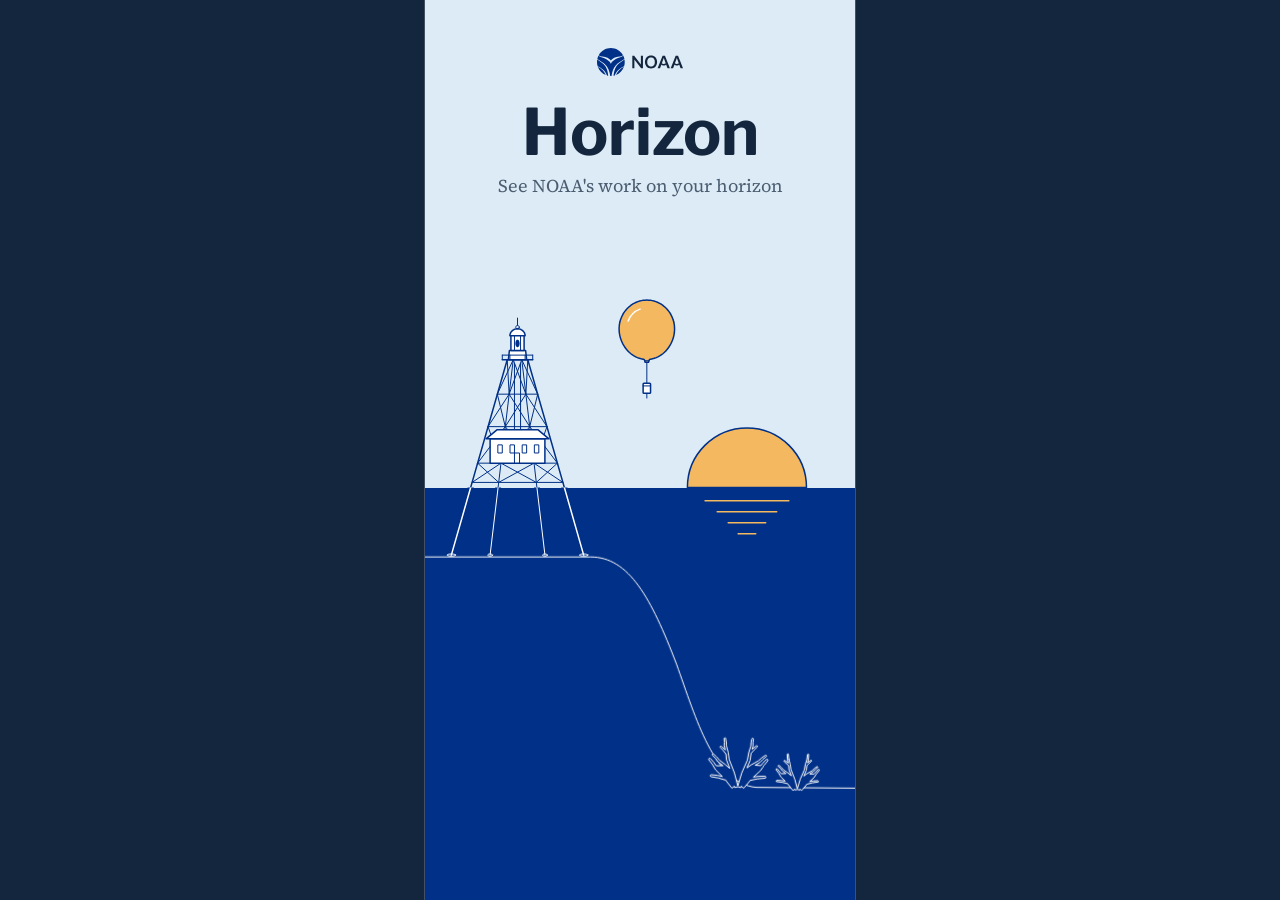
==== commit 809805f5: "Drop the student-concept lines from the home hero, the app's launch screen, the story page and the A" ====
--- a/horizon/index.html
+++ b/horizon/index.html
@@ -61,7 +61,6 @@
     <div class="nb-groups" id="nb-list"></div>
     <p class="nb-state t-meta" id="nb-state" role="status" hidden></p>
     <button class="btn secondary nb-retry" type="button" id="nb-retry" hidden>Try again</button>
-    <p class="nb-source t-meta">Live from the National Weather Service and NOAA's tide stations. Sunrise and sunset use NOAA's Solar Calculator.</p>
   </section>
 
   <section class="panel" id="saved" hidden aria-labelledby="sv-t">
@@ -109,7 +108,6 @@
       <p class="sp-name">Horizon</p>
       <p class="sp-tag">See NOAA's work on your horizon</p>
     </div>
-    <p class="sp-note">Student concept, not an official NOAA app</p>
   </div>
 </div>
 
--- a/css/app.css
+++ b/css/app.css
@@ -127,10 +127,9 @@
 .panel[hidden] { display: none; }
 .panel h1 { outline: none; }
 .nb-sub { margin-top: var(--s-2); color: var(--c-ink-2); }
-.nb-rows { margin-top: var(--s-4); border-top: 1px solid var(--c-rule); }
-.nb-rows li { border-bottom: 1px solid var(--c-rule); }
+.nb-rows { display: grid; gap: var(--s-2); margin-top: var(--s-4); }   /* rows apart by space, no rules between them */
 /* a row (Saved): the icon, what it is, one line, a live reading */
-.row { width: 100%; display: grid; grid-template-columns: 24px minmax(0, 1fr) 20px; gap: var(--s-4); align-items: start; padding: var(--s-4) 0; text-align: left; }
+.row { width: 100%; min-height: 48px; display: grid; grid-template-columns: 24px minmax(0, 1fr) 20px; gap: var(--s-4); align-items: start; padding: var(--s-2) 0; text-align: left; }
 .row .ic { width: 24px; height: 24px; color: var(--c-brand); }
 .row .ic svg { display: block; width: 24px; height: 24px; }
 .row .ic.is-alert { color: var(--c-alert); }
@@ -139,7 +138,7 @@
 .row .now { color: var(--c-ink); }
 .row .chev { width: 20px; height: 20px; color: var(--c-ink-2); align-self: center; }
 /* Nearby, as the website's descent: a photo of your horizon, then the Sky on Atmospheric haze,
-   then the Sea on Deep ocean, each place on its own card */
+   then the Sea on Deep ocean, each place a plain row */
 .nb-photo { margin: var(--s-5) 0 0; }
 .nb-photo[hidden] { display: none; }
 .nb-photo img { width: 100%; aspect-ratio: 16 / 9; object-fit: cover; object-position: 50% 45%; border-radius: var(--r-thumb); }
@@ -147,10 +146,9 @@
 .nb-groups { margin: var(--s-6) -24px 0; }
 .nb-sec { padding: var(--s-6) 24px var(--s-7); }
 .nb-sec[data-group="alerts"] { padding-top: 0; padding-bottom: var(--s-6); }
-/* One set of lines runs through the Sky, the Sea and the sources line under it: the sky's lines hang from the
-   Sky's bottom edge, the sea's start at the Sea's top edge, and both are drawn at the screen's width, so they meet */
-.nb-sec[data-group="sky"] { background: var(--c-data) url(../images/lines/nearby-sky.svg) center bottom / 100% auto no-repeat; }
-.nb-sec[data-group="sea"] { background: var(--c-brand) url(../images/lines/nearby-sea.svg) center top / 100% auto no-repeat; color: var(--c-ground); }
+/* Flat Sky and Sea, no line drawings: the rows sit straight on these colours, so nothing runs behind the words */
+.nb-sec[data-group="sky"] { background: var(--c-data); }
+.nb-sec[data-group="sea"] { background: var(--c-brand); color: var(--c-ground); }
 .nb-h { display: flex; align-items: baseline; gap: var(--s-2); font: 700 24px/30px var(--font-ui); color: var(--c-ink); }
 .nb-sec[data-group="sea"] .nb-h { color: var(--c-ground); }
 .nb-note { margin-top: 2px; color: var(--c-ink-2); }
@@ -158,32 +156,31 @@
 .nb-sub2 { margin-top: var(--s-6); color: var(--c-ink); }
 .nb-cards { display: grid; gap: var(--s-2); margin-top: var(--s-4); }
 .nb-failed { margin-top: var(--s-4); color: var(--c-ink-2); }
-/* a card: the icon (outline for instruments, solid for public information), what it is, one line, a live reading */
-.nc { width: 100%; display: grid; grid-template-columns: 24px minmax(0, 1fr) 20px; gap: var(--s-4); align-items: start; padding: var(--s-4); text-align: left;
-  background: var(--c-ground); color: var(--c-ink); border-radius: var(--r-thumb); }
-.nc .ic { width: 24px; height: 24px; color: var(--c-brand); }
+/* a place, as a plain row on the section's own colour: the icon (outline for instruments, solid for public
+   information), what it is, one line, and its reading; a short reading such as a time sits on the name's line */
+.nc { width: 100%; min-height: 48px; display: grid; grid-template-columns: 24px minmax(0, 1fr) auto 20px; column-gap: var(--s-4); align-items: start;
+  padding: var(--s-2) 0; text-align: left; color: var(--c-ink); }
+.nc .ic { width: 24px; height: 24px; margin-top: 2px; color: var(--c-brand); }
 .nc .ic svg { display: block; width: 24px; height: 24px; }
 .nc .ic.is-alert { color: var(--c-alert); }
-.nc b { display: block; color: var(--c-ink); }
-.nc .t { display: block; margin-top: 2px; color: var(--c-ink-2); }
+.nc b { display: block; color: inherit; }
+.nc .t { display: block; color: var(--c-ink-2); }
 .nc .now { display: block; margin-top: var(--s-2); font: var(--f-app-body-b); color: var(--c-brand); }
 .nc .now.wait, .nc.big .now.wait { font: var(--f-meta); color: var(--c-ink-2); }   /* waiting or failed: a note, not the reading */
-.nc .chev { width: 20px; height: 20px; color: var(--c-ink-2); align-self: center; }
-.nc.is-alert { box-shadow: inset 4px 0 0 var(--c-alert); }
-/* the forecast: the first card, with the forecast in large type */
-.nc.big .now { font: var(--f-app-row); color: var(--c-ink); }
-/* sunrise and sunset share one card, side by side */
-.nc-pair { display: grid; grid-template-columns: 1fr 1fr; background: var(--c-ground); border-radius: var(--r-thumb); }
-.nc-pair .nc { box-shadow: none; grid-template-columns: minmax(0, 1fr); align-content: start; gap: var(--s-2); border-radius: 0; background: none; }   /* the sun above its words, so the half cards keep their lines whole */
-.nc-pair .nc + .nc { border-left: 1px solid var(--c-rule); }
-.nc-pair .nc .chev { display: none; }
-.nc-pair .now { font: var(--f-app-row); color: var(--c-ink); }
-.nb-sec[data-group="sea"] + .nb-source, .nb-groups + .nb-state + .nb-retry + .nb-source { margin-top: 0; }
+.nc .val { grid-column: 3; font: var(--f-body-b); color: inherit; white-space: nowrap; font-variant-numeric: tabular-nums; }
+.nc .chev { grid-column: 4; width: 20px; height: 20px; margin-top: 4px; color: var(--c-ink-2); }
+/* the forecast: the first row, with the forecast as a sentence under it */
+.nc.big .now { font: var(--f-app-body); color: var(--c-ink); }
+.nb-out { display: inline-flex; align-items: center; min-height: 48px; margin-left: 40px; font: var(--f-meta-b); color: var(--c-brand); text-decoration: underline; text-underline-offset: 3px; }
+/* on Deep ocean the rows turn white */
+.nb-sec[data-group="sea"] .nc, .nb-sec[data-group="sea"] .nc .ic, .nb-sec[data-group="sea"] .nc .now { color: var(--c-ground); }
+.nb-sec[data-group="sea"] .nc .t, .nb-sec[data-group="sea"] .nc .chev, .nb-sec[data-group="sea"] .nc .now.wait { color: var(--c-on-dark-2); }
 .nb-state { margin-top: var(--s-4); color: var(--c-ink-2); }
 .nb-retry { margin-top: var(--s-4); }
 .nb-retry[hidden] { display: none; }
-.nb-source { margin: 0 -24px calc(-1 * var(--s-6)); padding: 0 24px var(--s-6); background: var(--c-brand) url(../images/lines/nearby-sea.svg) center calc(-1 * var(--sea-h, 0px)) / 100% auto no-repeat; color: var(--c-on-dark-2); }
-#nearby { padding-bottom: var(--s-6); }
+/* the last group runs to the bottom of the panel; a loading note keeps its own space below */
+#nearby { padding-bottom: 0; }
+.nb-state:not([hidden]) { margin-bottom: var(--s-6); }
 .sv-empty { margin-top: var(--s-5); color: var(--c-ink-2); }
 
 /* on a wide screen, the app sits in a phone-width column */
@@ -234,5 +231,5 @@
 .sp-logo { display: block; width: auto; height: 28px; }
 .sp-name { margin-top: var(--s-5); font: 700 64px/64px var(--font-ui); color: var(--c-ink); }
 .sp-tag { margin-top: var(--s-2); font: var(--f-body); color: var(--c-ink-2); }
-.sp-note { position: absolute; left: 24px; right: 24px; bottom: calc(var(--s-5) + env(safe-area-inset-bottom)); font: var(--f-meta); color: var(--c-on-dark-2); text-align: center; }
 @media (prefers-reduced-motion: reduce) { .splash { transition: none; } }
+.nb-sec[data-group="sea"] .nc:focus-visible { outline-color: var(--c-ground); }
